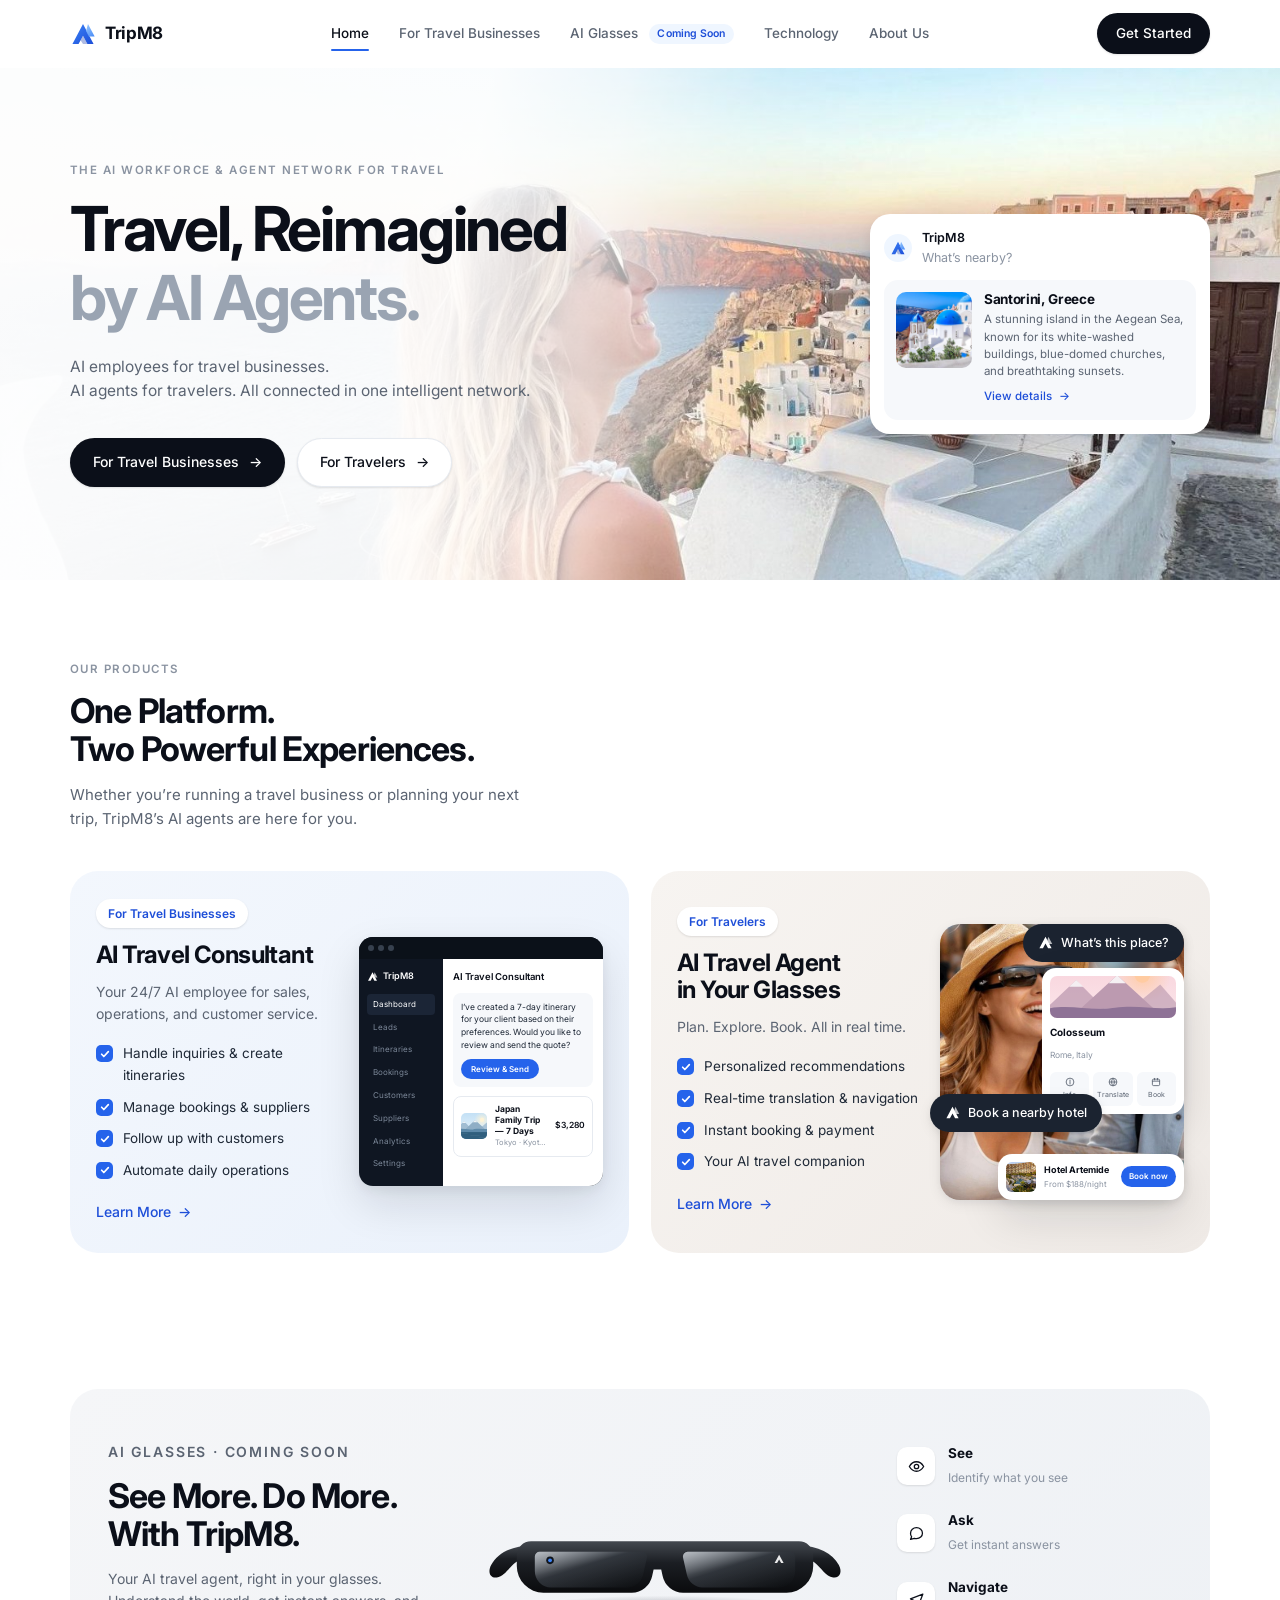
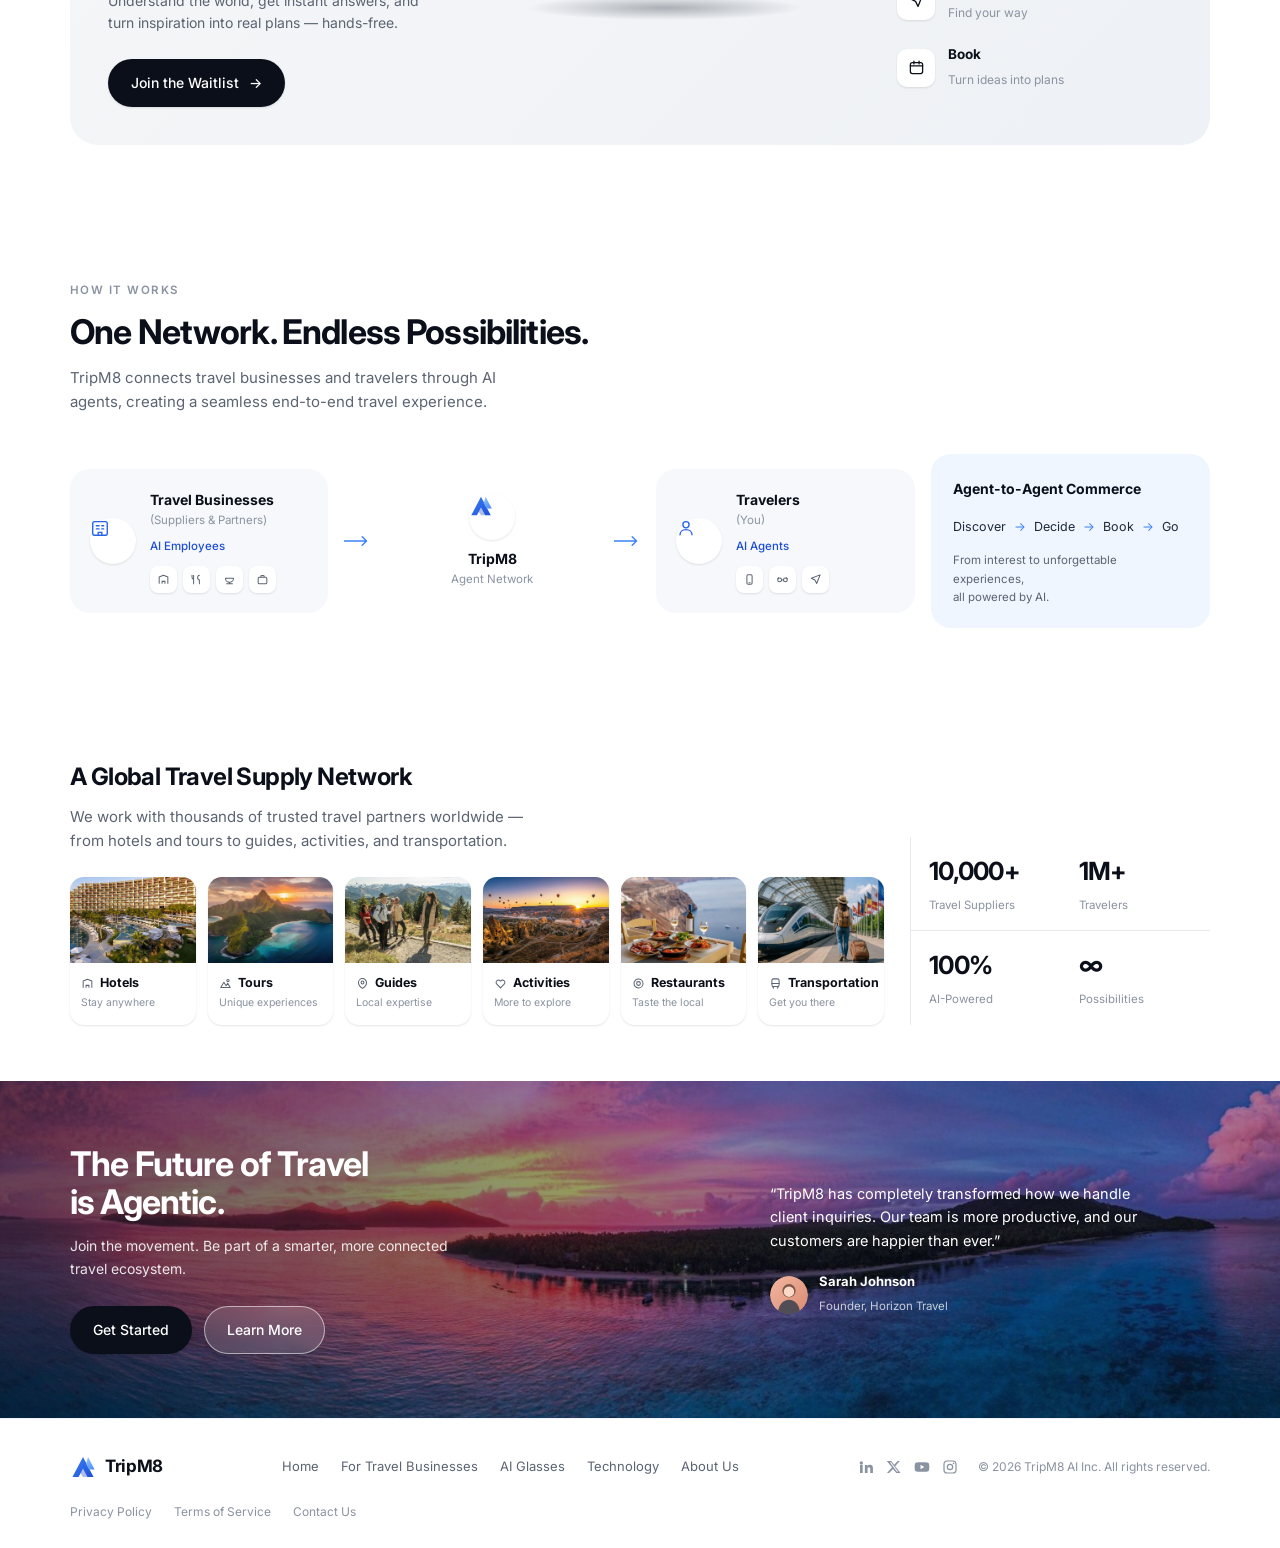
==== index.html @ a4e77c34 "Photograph the last two image slots and shorten the wordmark - Transportation supply card: the suppl" ====
<!DOCTYPE html>
<html lang="en">
<head>
<meta charset="utf-8">
<meta name="viewport" content="width=device-width, initial-scale=1">
<title>TripM8.ai — Travel, Reimagined by AI Agents</title>
<meta name="description" content="TripM8 AI Inc. builds the AI workforce and agent network for travel. AI employees for travel businesses, AI agents for travelers — all connected in one intelligent network.">
<link rel="canonical" href="https://tripm8.ai/">
<meta name="theme-color" content="#ffffff">

<meta property="og:type" content="website">
<meta property="og:site_name" content="TripM8.ai">
<meta property="og:title" content="TripM8.ai — Travel, Reimagined by AI Agents">
<meta property="og:description" content="AI employees for travel businesses. AI agents for travelers. All connected in one intelligent network.">
<meta property="og:url" content="https://tripm8.ai/">
<meta property="og:image" content="https://tripm8.ai/assets/img/hero-santorini.jpg">
<meta property="og:image:width" content="1550">
<meta property="og:image:height" content="950">
<meta name="twitter:card" content="summary_large_image">

<link rel="icon" href="/favicon.svg" type="image/svg+xml">
<link rel="apple-touch-icon" href="/favicon.svg">
<link rel="manifest" href="/site.webmanifest">

<link rel="preconnect" href="https://fonts.googleapis.com">
<link rel="preconnect" href="https://fonts.gstatic.com" crossorigin>
<link rel="stylesheet" href="https://fonts.googleapis.com/css2?family=Inter:wght@400;500;600;700&display=swap">
<link rel="stylesheet" href="/assets/css/styles.css">

<script type="application/ld+json">
{
  "@context": "https://schema.org",
  "@type": "Organization",
  "name": "TripM8 AI Inc.",
  "alternateName": "TripM8.ai",
  "url": "https://tripm8.ai/",
  "logo": "https://tripm8.ai/assets/img/logo.svg",
  "description": "The AI workforce and agent network for travel."
}
</script>
</head>

<body>
<a class="skip-link" href="#main">Skip to content</a>

<!-- ======================= Header ======================= -->
<header class="site-header" id="siteHeader">
  <div class="wrap">
    <a class="brand" href="/" aria-label="TripM8 home">
      <img src="/assets/img/logo.svg" alt="" width="26" height="26">
      <span>TripM8</span>
    </a>

    <nav class="nav" id="primaryNav" aria-label="Primary">
      <a href="#top" class="is-active">Home</a>
      <a href="#travelers">For Travel Businesses</a>
      <a href="#glasses">AI Glasses <span class="tag-soon">Coming Soon</span></a>
      <a href="#technology">Technology</a>
      <a href="#about">About Us</a>
    </nav>

    <button class="nav-toggle" id="navToggle" type="button"
            aria-controls="primaryNav" aria-expanded="false" aria-label="Open menu">
      <span></span>
    </button>

    <a class="btn btn--dark btn--sm" href="#contact">Get Started</a>
  </div>
</header>

<main id="main">

<!-- ======================= Hero ======================= -->
<section class="hero" id="top">
  <div class="hero__media">
    <img src="/assets/img/hero-santorini.jpg"
         alt="Traveler looking out over the whitewashed cliffside village of Oia, Santorini, at sunset"
         width="1550" height="950" fetchpriority="high">
  </div>

  <div class="wrap hero__inner">
    <div>
      <p class="eyebrow">The AI Workforce &amp; Agent Network for Travel</p>
      <h1>Travel, Reimagined<br><span class="soft">by AI Agents.</span></h1>
      <p class="hero__sub">
        AI employees for travel businesses.<br>
        AI agents for travelers. All connected in one intelligent network.
      </p>
      <div class="hero__cta">
        <a class="btn btn--dark" href="#businesses">For Travel Businesses <span class="arw">&rarr;</span></a>
        <a class="btn btn--light" href="#travelers">For Travelers <span class="arw">&rarr;</span></a>
      </div>
    </div>

    <div class="hero__panel">
      <div class="mock">
        <div class="mock__head">
          <span class="mock__avatar"><img src="/assets/img/logo.svg" alt="" width="16" height="16"></span>
          <div>
            <div class="mock__who">TripM8</div>
            <div class="mock__ask">What&rsquo;s nearby?</div>
          </div>
        </div>
        <div class="mock-card">
          <img class="mock-card__img" src="/assets/img/thumb-santorini.jpg"
               alt="Blue-domed churches above the caldera in Santorini, Greece"
               width="320" height="320" loading="lazy">
          <div>
            <h4>Santorini, Greece</h4>
            <p>A stunning island in the Aegean Sea, known for its white-washed buildings, blue-domed churches, and breathtaking sunsets.</p>
            <span class="tlink">View details <span class="arw">&rarr;</span></span>
          </div>
        </div>
      </div>
    </div>
  </div>
</section>

<!-- ======================= Products ======================= -->
<section class="section" id="products">
  <div class="wrap">
    <p class="eyebrow reveal">Our Products</p>
    <h2 class="h2 reveal">One Platform.<br>Two Powerful Experiences.</h2>
    <p class="lede reveal">
      Whether you&rsquo;re running a travel business or planning your next trip,
      TripM8&rsquo;s AI agents are here for you.
    </p>

    <div class="products__grid">

      <!-- For travel businesses -->
      <article class="pcard pcard--biz reveal" id="businesses">
        <div class="pcard__body">
          <span class="pill">For Travel Businesses</span>
          <h3 class="h3">AI Travel Consultant</h3>
          <p>Your 24/7 AI employee for sales, operations, and customer service.</p>
          <ul class="checks">
            <li><span class="ck"><svg viewBox="0 0 12 12" fill="none" aria-hidden="true"><path d="M2 6.3 4.6 9 10 3.2" stroke="#fff" stroke-width="2" stroke-linecap="round" stroke-linejoin="round"/></svg></span>Handle inquiries &amp; create itineraries</li>
            <li><span class="ck"><svg viewBox="0 0 12 12" fill="none" aria-hidden="true"><path d="M2 6.3 4.6 9 10 3.2" stroke="#fff" stroke-width="2" stroke-linecap="round" stroke-linejoin="round"/></svg></span>Manage bookings &amp; suppliers</li>
            <li><span class="ck"><svg viewBox="0 0 12 12" fill="none" aria-hidden="true"><path d="M2 6.3 4.6 9 10 3.2" stroke="#fff" stroke-width="2" stroke-linecap="round" stroke-linejoin="round"/></svg></span>Follow up with customers</li>
            <li><span class="ck"><svg viewBox="0 0 12 12" fill="none" aria-hidden="true"><path d="M2 6.3 4.6 9 10 3.2" stroke="#fff" stroke-width="2" stroke-linecap="round" stroke-linejoin="round"/></svg></span>Automate daily operations</li>
          </ul>
          <a class="tlink" href="#contact">Learn More <span class="arw">&rarr;</span></a>
        </div>

        <div class="pcard__art">
          <div class="dash" role="img" aria-label="TripM8 AI Travel Consultant dashboard">
            <div class="dash__bar"><i></i><i></i><i></i></div>
            <div class="dash__side">
              <div class="lg"><img src="/assets/img/logo-mark-white.svg" alt="" width="11" height="11">TripM8</div>
              <ul>
                <li class="on">Dashboard</li>
                <li>Leads</li>
                <li>Itineraries</li>
                <li>Bookings</li>
                <li>Customers</li>
                <li>Suppliers</li>
                <li>Analytics</li>
                <li>Settings</li>
              </ul>
            </div>
            <div class="dash__main">
              <div class="ttl">AI Travel Consultant</div>
              <div class="dash__msg">
                I&rsquo;ve created a 7-day itinerary for your client based on their
                preferences. Would you like to review and send the quote?
                <div><span class="dash__btn">Review &amp; Send</span></div>
              </div>
              <div class="dash__row">
                <img src="/assets/img/mock-itinerary.svg" alt="" width="26" height="26">
                <div>
                  <b>Japan Family Trip &mdash; 7 Days</b>
                  <span>Tokyo &middot; Kyoto &middot; Osaka</span>
                </div>
                <em>$3,280</em>
              </div>
            </div>
          </div>
        </div>
      </article>

      <!-- For travelers -->
      <article class="pcard pcard--trv reveal" id="travelers">
        <div class="pcard__body">
          <span class="pill">For Travelers</span>
          <h3 class="h3">AI Travel Agent<br>in Your Glasses</h3>
          <p>Plan. Explore. Book. All in real time.</p>
          <ul class="checks">
            <li><span class="ck"><svg viewBox="0 0 12 12" fill="none" aria-hidden="true"><path d="M2 6.3 4.6 9 10 3.2" stroke="#fff" stroke-width="2" stroke-linecap="round" stroke-linejoin="round"/></svg></span>Personalized recommendations</li>
            <li><span class="ck"><svg viewBox="0 0 12 12" fill="none" aria-hidden="true"><path d="M2 6.3 4.6 9 10 3.2" stroke="#fff" stroke-width="2" stroke-linecap="round" stroke-linejoin="round"/></svg></span>Real-time translation &amp; navigation</li>
            <li><span class="ck"><svg viewBox="0 0 12 12" fill="none" aria-hidden="true"><path d="M2 6.3 4.6 9 10 3.2" stroke="#fff" stroke-width="2" stroke-linecap="round" stroke-linejoin="round"/></svg></span>Instant booking &amp; payment</li>
            <li><span class="ck"><svg viewBox="0 0 12 12" fill="none" aria-hidden="true"><path d="M2 6.3 4.6 9 10 3.2" stroke="#fff" stroke-width="2" stroke-linecap="round" stroke-linejoin="round"/></svg></span>Your AI travel companion</li>
          </ul>
          <a class="tlink" href="#glasses">Learn More <span class="arw">&rarr;</span></a>
        </div>

        <div class="pcard__art trv-art">
          <img src="/assets/img/scene-glasses.jpg"
               alt="Traveler wearing TripM8 AI glasses on a sunlit European street"
               width="600" height="678" loading="lazy">

          <span class="bubble b1">
            <img src="/assets/img/logo-mark-white.svg" alt="" width="15" height="15">
            What&rsquo;s this place?
          </span>

          <div class="poi">
            <img src="/assets/img/mock-poi.svg" alt="" width="132" height="42">
            <b>Colosseum</b>
            <span>Rome, Italy</span>
            <div class="poi__acts">
              <div>
                <svg viewBox="0 0 16 16" fill="none" aria-hidden="true"><circle cx="8" cy="8" r="6.2" stroke="#5B6472" stroke-width="1.4"/><path d="M8 7.2v4M8 4.9v.9" stroke="#5B6472" stroke-width="1.4" stroke-linecap="round"/></svg>
                Info
              </div>
              <div>
                <svg viewBox="0 0 16 16" fill="none" aria-hidden="true"><circle cx="8" cy="8" r="6.2" stroke="#5B6472" stroke-width="1.4"/><path d="M1.8 8h12.4M8 1.8c3 3.4 3 9 0 12.4-3-3.4-3-9 0-12.4Z" stroke="#5B6472" stroke-width="1.4"/></svg>
                Translate
              </div>
              <div>
                <svg viewBox="0 0 16 16" fill="none" aria-hidden="true"><rect x="2.2" y="3.4" width="11.6" height="10.4" rx="2" stroke="#5B6472" stroke-width="1.4"/><path d="M2.2 6.6h11.6M5.6 2.2v2.4M10.4 2.2v2.4" stroke="#5B6472" stroke-width="1.4" stroke-linecap="round"/></svg>
                Book
              </div>
            </div>
          </div>

          <span class="bubble b2">
            <img src="/assets/img/logo-mark-white.svg" alt="" width="15" height="15">
            Book a nearby hotel
          </span>

          <div class="hotel">
            <img src="/assets/img/sn-hotels.jpg" alt="" width="34" height="34">
            <div>
              <b>Hotel Artemide</b>
              <span>From $188/night</span>
            </div>
            <span class="book">Book now</span>
          </div>
        </div>
      </article>

    </div>
  </div>
</section>

<!-- ======================= AI Glasses ======================= -->
<section class="section section--tight" id="glasses">
  <div class="wrap">
    <div class="glasses reveal">
      <div>
        <p class="eyebrow">AI Glasses &middot; Coming Soon</p>
        <h2 class="h2">See More. Do More.<br>With TripM8.</h2>
        <p>
          Your AI travel agent, right in your glasses. Understand the world,
          get instant answers, and turn inspiration into real plans &mdash; hands-free.
        </p>
        <a class="btn btn--dark" href="#contact">Join the Waitlist <span class="arw">&rarr;</span></a>
      </div>

      <div class="glasses__hero">
        <img src="/assets/img/glasses.svg" alt="TripM8 AI glasses" width="380" height="150">
      </div>

      <ul class="feat">
        <li>
          <span class="ic"><svg viewBox="0 0 20 20" fill="none" aria-hidden="true"><path d="M1.6 10S4.8 4.4 10 4.4 18.4 10 18.4 10 15.2 15.6 10 15.6 1.6 10 1.6 10Z" stroke="#0B0F19" stroke-width="1.5"/><circle cx="10" cy="10" r="2.6" stroke="#0B0F19" stroke-width="1.5"/></svg></span>
          <div><b>See</b><span>Identify what you see</span></div>
        </li>
        <li>
          <span class="ic"><svg viewBox="0 0 20 20" fill="none" aria-hidden="true"><path d="M17 9.6c0 3.6-3.1 6.5-7 6.5-.9 0-1.8-.2-2.6-.4L3 17l1.2-3.2A6.2 6.2 0 0 1 3 9.6C3 6 6.1 3.1 10 3.1s7 2.9 7 6.5Z" stroke="#0B0F19" stroke-width="1.5" stroke-linejoin="round"/></svg></span>
          <div><b>Ask</b><span>Get instant answers</span></div>
        </li>
        <li>
          <span class="ic"><svg viewBox="0 0 20 20" fill="none" aria-hidden="true"><path d="M17.4 2.6 2.9 8.1l6 2.9 2.9 6 5.6-14.4Z" stroke="#0B0F19" stroke-width="1.5" stroke-linejoin="round"/></svg></span>
          <div><b>Navigate</b><span>Find your way</span></div>
        </li>
        <li>
          <span class="ic"><svg viewBox="0 0 20 20" fill="none" aria-hidden="true"><rect x="2.8" y="4.2" width="14.4" height="13" rx="2.4" stroke="#0B0F19" stroke-width="1.5"/><path d="M2.8 8.2h14.4M7 2.6v3.2M13 2.6v3.2" stroke="#0B0F19" stroke-width="1.5" stroke-linecap="round"/></svg></span>
          <div><b>Book</b><span>Turn ideas into plans</span></div>
        </li>
      </ul>
    </div>
  </div>
</section>

<!-- ======================= How it works ======================= -->
<section class="section" id="technology">
  <div class="wrap">
    <p class="eyebrow reveal">How It Works</p>
    <h2 class="h2 reveal">One Network. Endless Possibilities.</h2>
    <p class="lede reveal">
      TripM8 connects travel businesses and travelers through AI agents,
      creating a seamless end-to-end travel experience.
    </p>

    <div class="flow">
      <div class="node reveal">
        <span class="node__ic">
          <svg viewBox="0 0 22 22" fill="none" aria-hidden="true"><rect x="3" y="4" width="16" height="15" rx="2" stroke="#2563EB" stroke-width="1.5"/><path d="M7 8.5h3M7 12h3M13 8.5h2M13 12h2M9 19v-3.2h4V19" stroke="#2563EB" stroke-width="1.5" stroke-linecap="round"/></svg>
        </span>
        <div>
          <b>Travel Businesses</b>
          <span>(Suppliers &amp; Partners)</span>
          <span class="role">AI Employees</span>
          <div class="node__chips">
            <i><svg viewBox="0 0 18 18" fill="none" aria-hidden="true"><path d="M3 15V5.5L9 3l6 2.5V15" stroke="#5B6472" stroke-width="1.4" stroke-linejoin="round"/><path d="M7 15v-3.4h4V15" stroke="#5B6472" stroke-width="1.4"/></svg></i>
            <i><svg viewBox="0 0 18 18" fill="none" aria-hidden="true"><path d="M5 3v5.5M5 8.5V15M5 8.5c-1.3 0-2.2-1-2.2-2.3V3M13 3c-1.5 0-2.4 1.6-2.4 3.4S11.5 9.6 13 9.6V15" stroke="#5B6472" stroke-width="1.4" stroke-linecap="round"/></svg></i>
            <i><svg viewBox="0 0 18 18" fill="none" aria-hidden="true"><path d="M3.4 7.2h11.2c0 3.1-2.5 5.6-5.6 5.6S3.4 10.3 3.4 7.2ZM9 12.8V15M5 15h8" stroke="#5B6472" stroke-width="1.4" stroke-linecap="round" stroke-linejoin="round"/></svg></i>
            <i><svg viewBox="0 0 18 18" fill="none" aria-hidden="true"><rect x="3" y="6" width="12" height="9" rx="1.6" stroke="#5B6472" stroke-width="1.4"/><path d="M6.8 6V4.4c0-.6.5-1.1 1.1-1.1h2.2c.6 0 1.1.5 1.1 1.1V6" stroke="#5B6472" stroke-width="1.4"/></svg></i>
          </div>
        </div>
      </div>

      <div class="arrow" aria-hidden="true">
        <svg viewBox="0 0 30 14" fill="none"><path d="M0 7h26M21 2l5 5-5 5" stroke="currentColor" stroke-width="1.6" stroke-linecap="round" stroke-linejoin="round"/></svg>
      </div>

      <div class="node node--center reveal">
        <span class="node__ic"><img src="/assets/img/logo.svg" alt="" width="24" height="24"></span>
        <div>
          <b>TripM8</b>
          <span>Agent Network</span>
        </div>
      </div>

      <div class="arrow" aria-hidden="true">
        <svg viewBox="0 0 30 14" fill="none"><path d="M0 7h26M21 2l5 5-5 5" stroke="currentColor" stroke-width="1.6" stroke-linecap="round" stroke-linejoin="round"/></svg>
      </div>

      <div class="node reveal">
        <span class="node__ic">
          <svg viewBox="0 0 22 22" fill="none" aria-hidden="true"><circle cx="11" cy="7.4" r="3.4" stroke="#2563EB" stroke-width="1.5"/><path d="M4.4 18.4c0-3.4 3-5.6 6.6-5.6s6.6 2.2 6.6 5.6" stroke="#2563EB" stroke-width="1.5" stroke-linecap="round"/></svg>
        </span>
        <div>
          <b>Travelers</b>
          <span>(You)</span>
          <span class="role">AI Agents</span>
          <div class="node__chips">
            <i><svg viewBox="0 0 18 18" fill="none" aria-hidden="true"><rect x="5.4" y="2.4" width="7.2" height="13.2" rx="1.6" stroke="#5B6472" stroke-width="1.4"/><path d="M8.2 13.4h1.6" stroke="#5B6472" stroke-width="1.4" stroke-linecap="round"/></svg></i>
            <i><svg viewBox="0 0 18 18" fill="none" aria-hidden="true"><circle cx="5" cy="9.6" r="2.6" stroke="#5B6472" stroke-width="1.4"/><circle cx="13" cy="9.6" r="2.6" stroke="#5B6472" stroke-width="1.4"/><path d="M7.6 9.6h2.8M2.4 8.2 3.6 6.6M15.6 8.2l-1.2-1.6" stroke="#5B6472" stroke-width="1.4" stroke-linecap="round"/></svg></i>
            <i><svg viewBox="0 0 18 18" fill="none" aria-hidden="true"><path d="M15.4 2.6 3.2 7.2l5 2.4 2.4 5 4.8-12Z" stroke="#5B6472" stroke-width="1.4" stroke-linejoin="round"/></svg></i>
          </div>
        </div>
      </div>

      <div class="commerce reveal">
        <b>Agent-to-Agent Commerce</b>
        <div class="commerce__steps">
          <span>Discover</span><i>&rarr;</i>
          <span>Decide</span><i>&rarr;</i>
          <span>Book</span><i>&rarr;</i>
          <span>Go</span>
        </div>
        <p>From interest to unforgettable experiences,<br>all powered by AI.</p>
      </div>
    </div>
  </div>
</section>

<!-- ======================= Supply network ======================= -->
<section class="section section--tight" id="network">
  <div class="wrap supply">
    <div>
      <h2 class="h3 reveal">A Global Travel Supply Network</h2>
      <p class="lede reveal">
        We work with thousands of trusted travel partners worldwide &mdash; from hotels
        and tours to guides, activities, and transportation.
      </p>

      <div class="supply__grid">
        <article class="scard reveal">
          <img src="/assets/img/sn-hotels.jpg" alt="" width="600" height="410" loading="lazy">
          <div class="scard__b">
            <div class="t">
              <svg viewBox="0 0 18 18" fill="none" aria-hidden="true"><path d="M3 15V5.5L9 3l6 2.5V15" stroke="currentColor" stroke-width="1.4" stroke-linejoin="round"/><path d="M7 15v-3.4h4V15" stroke="currentColor" stroke-width="1.4"/></svg>
              <b>Hotels</b>
            </div>
            <span>Stay anywhere</span>
          </div>
        </article>

        <article class="scard reveal">
          <img src="/assets/img/sn-tours.jpg" alt="" width="600" height="410" loading="lazy">
          <div class="scard__b">
            <div class="t">
              <svg viewBox="0 0 18 18" fill="none" aria-hidden="true"><path d="m2.4 14.4 4.4-7 3 4.6 2.2-3.2 3.6 5.6H2.4Z" stroke="currentColor" stroke-width="1.4" stroke-linejoin="round"/><circle cx="12.4" cy="5" r="1.6" stroke="currentColor" stroke-width="1.4"/></svg>
              <b>Tours</b>
            </div>
            <span>Unique experiences</span>
          </div>
        </article>

        <article class="scard reveal">
          <img src="/assets/img/sn-guides.jpg" alt="" width="600" height="410" loading="lazy">
          <div class="scard__b">
            <div class="t">
              <svg viewBox="0 0 18 18" fill="none" aria-hidden="true"><path d="M9 15.8s5.6-3.8 5.6-8a5.6 5.6 0 1 0-11.2 0c0 4.2 5.6 8 5.6 8Z" stroke="currentColor" stroke-width="1.4" stroke-linejoin="round"/><circle cx="9" cy="7.6" r="2" stroke="currentColor" stroke-width="1.4"/></svg>
              <b>Guides</b>
            </div>
            <span>Local expertise</span>
          </div>
        </article>

        <article class="scard reveal">
          <img src="/assets/img/sn-activities.jpg" alt="" width="600" height="410" loading="lazy">
          <div class="scard__b">
            <div class="t">
              <svg viewBox="0 0 18 18" fill="none" aria-hidden="true"><path d="M9 15.2 3.9 10a3.3 3.3 0 0 1 0-4.7 3.3 3.3 0 0 1 4.7 0L9 5.7l.4-.4a3.3 3.3 0 0 1 4.7 0 3.3 3.3 0 0 1 0 4.7L9 15.2Z" stroke="currentColor" stroke-width="1.4" stroke-linejoin="round"/></svg>
              <b>Activities</b>
            </div>
            <span>More to explore</span>
          </div>
        </article>

        <article class="scard reveal">
          <img src="/assets/img/sn-restaurants.jpg" alt="" width="600" height="410" loading="lazy">
          <div class="scard__b">
            <div class="t">
              <svg viewBox="0 0 18 18" fill="none" aria-hidden="true"><circle cx="9" cy="9" r="6.2" stroke="currentColor" stroke-width="1.4"/><circle cx="9" cy="9" r="2.6" stroke="currentColor" stroke-width="1.4"/></svg>
              <b>Restaurants</b>
            </div>
            <span>Taste the local</span>
          </div>
        </article>

        <article class="scard reveal">
          <img src="/assets/img/sn-transport.jpg" alt="" width="600" height="410" loading="lazy">
          <div class="scard__b">
            <div class="t">
              <svg viewBox="0 0 18 18" fill="none" aria-hidden="true"><rect x="4" y="2.6" width="10" height="10.4" rx="2.4" stroke="currentColor" stroke-width="1.4"/><path d="M4 9h10M6.4 15.4 5 13.2M11.6 15.4 13 13.2" stroke="currentColor" stroke-width="1.4" stroke-linecap="round"/></svg>
              <b>Transportation</b>
            </div>
            <span>Get you there</span>
          </div>
        </article>
      </div>
    </div>

    <div class="stats reveal">
      <div><b data-count="10000" data-suffix="+">10,000+</b><span>Travel Suppliers</span></div>
      <div><b data-count="1" data-suffix="M+">1M+</b><span>Travelers</span></div>
      <div><b data-count="100" data-suffix="%">100%</b><span>AI-Powered</span></div>
      <div><b>&infin;</b><span>Possibilities</span></div>
    </div>
  </div>
</section>

<!-- ======================= CTA ======================= -->
<section class="cta" id="about">
  <div class="cta__media">
    <img src="/assets/img/cta-sunset.jpg" alt="" width="2000" height="468" loading="lazy">
  </div>

  <div class="wrap cta__inner">
    <div>
      <h2>The Future of Travel<br>is Agentic.</h2>
      <p>Join the movement. Be part of a smarter, more connected travel ecosystem.</p>
      <div class="cta__btns" id="contact">
        <a class="btn btn--dark" href="mailto:hello@tripm8.ai?subject=Getting%20started%20with%20TripM8">Get Started</a>
        <a class="btn btn--ghost" href="#products">Learn More</a>
      </div>
    </div>

    <figure class="quote">
      <blockquote>
        &ldquo;TripM8 has completely transformed how we handle client inquiries.
        Our team is more productive, and our customers are happier than ever.&rdquo;
      </blockquote>
      <figcaption class="quote__who">
        <img src="/assets/img/avatar-sarah.svg" alt="" width="38" height="38" loading="lazy">
        <div>
          <b>Sarah Johnson</b>
          <span>Founder, Horizon Travel</span>
        </div>
      </figcaption>
    </figure>
  </div>
</section>

</main>

<!-- ======================= Footer ======================= -->
<footer class="site-footer">
  <div class="wrap">
    <div class="foot__top">
      <a class="brand" href="/" aria-label="TripM8 home">
        <img src="/assets/img/logo.svg" alt="" width="26" height="26">
        <span>TripM8</span>
      </a>

      <nav class="foot__nav" aria-label="Footer">
        <a href="#top">Home</a>
        <a href="#travelers">For Travel Businesses</a>
        <a href="#glasses">AI Glasses</a>
        <a href="#technology">Technology</a>
        <a href="#about">About Us</a>
      </nav>

      <div class="socials">
        <a href="https://www.linkedin.com/" aria-label="LinkedIn" rel="me noopener" target="_blank">
          <svg viewBox="0 0 24 24" fill="currentColor" aria-hidden="true"><path d="M4.98 3.5a2.5 2.5 0 1 1 0 5 2.5 2.5 0 0 1 0-5ZM3 9h4v12H3V9Zm7 0h3.8v1.7h.05c.53-.95 1.83-1.95 3.77-1.95 4.03 0 4.78 2.5 4.78 5.76V21h-4v-5.5c0-1.31-.02-3-1.9-3-1.9 0-2.2 1.43-2.2 2.9V21h-4V9Z"/></svg>
        </a>
        <a href="https://x.com/" aria-label="X" rel="me noopener" target="_blank">
          <svg viewBox="0 0 24 24" fill="currentColor" aria-hidden="true"><path d="M17.5 3h3.2l-7 8 8.2 10h-6.4l-5-6.1L4.7 21H1.5l7.5-8.6L1.2 3h6.6l4.5 5.6L17.5 3Zm-1.1 16.1h1.8L7.7 4.8H5.8l10.6 14.3Z"/></svg>
        </a>
        <a href="https://www.youtube.com/" aria-label="YouTube" rel="me noopener" target="_blank">
          <svg viewBox="0 0 24 24" fill="currentColor" aria-hidden="true"><path d="M22.5 7.2a2.7 2.7 0 0 0-1.9-1.9C18.9 4.8 12 4.8 12 4.8s-6.9 0-8.6.5A2.7 2.7 0 0 0 1.5 7.2C1 8.9 1 12 1 12s0 3.1.5 4.8a2.7 2.7 0 0 0 1.9 1.9c1.7.5 8.6.5 8.6.5s6.9 0 8.6-.5a2.7 2.7 0 0 0 1.9-1.9c.5-1.7.5-4.8.5-4.8s0-3.1-.5-4.8ZM9.8 15.3V8.7l5.7 3.3-5.7 3.3Z"/></svg>
        </a>
        <a href="https://www.instagram.com/" aria-label="Instagram" rel="me noopener" target="_blank">
          <svg viewBox="0 0 24 24" fill="none" aria-hidden="true"><rect x="3" y="3" width="18" height="18" rx="5" stroke="currentColor" stroke-width="1.8"/><circle cx="12" cy="12" r="4" stroke="currentColor" stroke-width="1.8"/><circle cx="17.4" cy="6.6" r="1.2" fill="currentColor"/></svg>
        </a>
      </div>

      <p class="foot__copy">&copy; <span id="year">2026</span> TripM8 AI Inc. All rights reserved.</p>
    </div>

    <div class="foot__bottom">
      <a href="/privacy.html">Privacy Policy</a>
      <a href="/terms.html">Terms of Service</a>
      <a href="mailto:hello@tripm8.ai">Contact Us</a>
    </div>
  </div>
</footer>

<script src="/assets/js/main.js" defer></script>
</body>
</html>
---- assets/css/styles.css ----
/* ==========================================================================
   TripM8 AI Inc. — tripm8.ai
   Design tokens, layout primitives and section styles.
   ========================================================================== */

:root {
  /* Brand */
  --brand-500: #2563EB;
  --brand-600: #1D4ED8;
  --brand-400: #3B82F6;
  --brand-200: #93C5FD;
  --brand-50:  #EFF6FF;

  /* Neutrals */
  --ink:       #0B0F19;
  --ink-2:     #1F2937;
  --muted:     #5B6472;
  --muted-2:   #8A93A1;
  --line:      #E6EAF0;
  --line-soft: #EFF2F7;
  --surface:   #FFFFFF;
  --surface-2: #F6F8FB;
  --surface-3: #F1F5FA;

  /* Type */
  --font: "Inter", -apple-system, BlinkMacSystemFont, "Segoe UI", Roboto,
          "Helvetica Neue", "PingFang SC", "Hiragino Sans GB",
          "Microsoft YaHei", sans-serif;

  /* Shape */
  --r-sm: 10px;
  --r-md: 14px;
  --r-lg: 20px;
  --r-xl: 28px;
  --r-pill: 999px;

  /* Elevation */
  --sh-sm: 0 1px 2px rgba(11, 15, 25, .06), 0 1px 3px rgba(11, 15, 25, .05);
  --sh-md: 0 4px 14px rgba(11, 15, 25, .07), 0 2px 6px rgba(11, 15, 25, .04);
  --sh-lg: 0 18px 44px rgba(11, 15, 25, .12), 0 4px 12px rgba(11, 15, 25, .06);

  /* Layout */
  --wrap: 1180px;
  --gutter: 20px;
  --header-h: 68px;
}

/* --------------------------------------------------------------------------
   Reset
   -------------------------------------------------------------------------- */

*, *::before, *::after { box-sizing: border-box; }

html {
  -webkit-text-size-adjust: 100%;
  scroll-behavior: smooth;
  scroll-padding-top: calc(var(--header-h) + 16px);
}

body {
  margin: 0;
  font-family: var(--font);
  font-size: 16px;
  line-height: 1.6;
  color: var(--ink);
  background: var(--surface);
  -webkit-font-smoothing: antialiased;
  -moz-osx-font-smoothing: grayscale;
}

img, svg { max-width: 100%; display: block; }
a { color: inherit; text-decoration: none; }
button { font: inherit; }

h1, h2, h3, h4 {
  margin: 0;
  line-height: 1.12;
  letter-spacing: -0.025em;
  font-weight: 700;
}

p { margin: 0; }
ul { margin: 0; padding: 0; list-style: none; }

:focus-visible {
  outline: 2px solid var(--brand-500);
  outline-offset: 3px;
  border-radius: 6px;
}

@media (prefers-reduced-motion: reduce) {
  html { scroll-behavior: auto; }
  *, *::before, *::after {
    animation-duration: .001ms !important;
    transition-duration: .001ms !important;
  }
}

/* --------------------------------------------------------------------------
   Layout primitives
   -------------------------------------------------------------------------- */

.wrap {
  width: 100%;
  max-width: var(--wrap);
  margin-inline: auto;
  padding-inline: var(--gutter);
}

.section { padding-block: 80px; }
.section--tight { padding-block: 56px; }

.eyebrow {
  font-size: 11.5px;
  font-weight: 600;
  letter-spacing: .13em;
  text-transform: uppercase;
  color: var(--muted-2);
  margin-bottom: 14px;
}

.h2 { font-size: clamp(27px, 3.1vw, 34px); }
.h3 { font-size: clamp(20px, 2.2vw, 24px); }

.lede {
  color: var(--muted);
  font-size: 15px;
  max-width: 52ch;
  margin-top: 14px;
}

.skip-link {
  position: absolute;
  left: -9999px;
  top: 8px;
  z-index: 200;
  background: var(--ink);
  color: #fff;
  padding: 10px 16px;
  border-radius: var(--r-sm);
}
.skip-link:focus { left: 16px; }

/* --------------------------------------------------------------------------
   Buttons
   -------------------------------------------------------------------------- */

.btn {
  display: inline-flex;
  align-items: center;
  gap: 10px;
  padding: 12px 22px;
  border-radius: var(--r-pill);
  border: 1px solid transparent;
  font-size: 14px;
  font-weight: 500;
  cursor: pointer;
  white-space: nowrap;
  transition: transform .18s ease, box-shadow .18s ease,
              background-color .18s ease, border-color .18s ease;
}
.btn:hover { transform: translateY(-1px); }
.btn:active { transform: translateY(0); }

.btn--dark {
  background: var(--ink);
  color: #fff;
  box-shadow: var(--sh-sm);
}
.btn--dark:hover { background: #1a2130; box-shadow: var(--sh-md); }

.btn--light {
  background: #fff;
  color: var(--ink);
  border-color: var(--line);
  box-shadow: var(--sh-sm);
}
.btn--light:hover { border-color: #CFD7E2; box-shadow: var(--sh-md); }

.btn--ghost {
  background: rgba(255, 255, 255, .14);
  color: #fff;
  border-color: rgba(255, 255, 255, .55);
  backdrop-filter: blur(6px);
}
.btn--ghost:hover { background: rgba(255, 255, 255, .26); }

.btn--sm { padding: 9px 18px; font-size: 13.5px; }

.btn .arw { transition: transform .18s ease; }
.btn:hover .arw { transform: translateX(3px); }

.tlink {
  display: inline-flex;
  align-items: center;
  gap: 7px;
  font-size: 14px;
  font-weight: 500;
  color: var(--brand-600);
}
.tlink .arw { transition: transform .18s ease; }
.tlink:hover .arw { transform: translateX(3px); }

.pill {
  display: inline-block;
  padding: 5px 12px;
  border-radius: var(--r-pill);
  background: #fff;
  color: var(--brand-600);
  font-size: 12px;
  font-weight: 600;
  box-shadow: var(--sh-sm);
}

.tag-soon {
  display: inline-block;
  margin-left: 7px;
  padding: 2px 8px;
  border-radius: var(--r-pill);
  background: var(--brand-50);
  color: var(--brand-600);
  font-size: 10.5px;
  font-weight: 600;
  letter-spacing: .01em;
  vertical-align: 1px;
}

/* --------------------------------------------------------------------------
   Header
   -------------------------------------------------------------------------- */

.site-header {
  position: sticky;
  top: 0;
  z-index: 100;
  height: var(--header-h);
  background: rgba(255, 255, 255, .88);
  backdrop-filter: saturate(180%) blur(14px);
  border-bottom: 1px solid transparent;
  transition: border-color .2s ease, box-shadow .2s ease;
}
.site-header.is-stuck {
  border-bottom-color: var(--line-soft);
  box-shadow: 0 1px 12px rgba(11, 15, 25, .05);
}

.site-header .wrap {
  height: 100%;
  display: flex;
  align-items: center;
  gap: 24px;
}

.brand {
  display: inline-flex;
  align-items: center;
  gap: 9px;
  font-weight: 700;
  font-size: 17px;
  letter-spacing: -0.02em;
}
.brand img { width: 26px; height: 26px; }

.nav {
  display: flex;
  align-items: center;
  gap: 4px;
  margin-inline: auto;
}

.nav a {
  position: relative;
  padding: 8px 13px;
  font-size: 13.5px;
  font-weight: 500;
  color: var(--muted);
  border-radius: var(--r-sm);
  transition: color .16s ease, background-color .16s ease;
}
.nav a:hover { color: var(--ink); background: var(--surface-2); }

.nav a.is-active { color: var(--ink); }
.nav a.is-active::after {
  content: "";
  position: absolute;
  left: 13px;
  right: 13px;
  bottom: 1px;
  height: 2px;
  border-radius: 2px;
  background: var(--brand-500);
}

.nav-toggle {
  display: none;
  margin-left: auto;
  width: 40px;
  height: 40px;
  border: 1px solid var(--line);
  border-radius: var(--r-sm);
  background: #fff;
  cursor: pointer;
  align-items: center;
  justify-content: center;
}
.nav-toggle span {
  display: block;
  width: 17px;
  height: 1.5px;
  background: var(--ink);
  position: relative;
}
.nav-toggle span::before,
.nav-toggle span::after {
  content: "";
  position: absolute;
  left: 0;
  width: 17px;
  height: 1.5px;
  background: var(--ink);
}
.nav-toggle span::before { top: -5.5px; }
.nav-toggle span::after { top: 5.5px; }

/* --------------------------------------------------------------------------
   Hero
   -------------------------------------------------------------------------- */

.hero {
  position: relative;
  overflow: hidden;
  background: #EDF3F8;
}

.hero__media {
  position: absolute;
  inset: 0;
}
.hero__media img {
  width: 100%;
  height: 100%;
  object-fit: cover;
  object-position: 50% 35%;
}
.hero__media::after {
  content: "";
  position: absolute;
  inset: 0;
  background:
    linear-gradient(100deg,
      rgba(255, 255, 255, .97) 0%,
      rgba(255, 255, 255, .94) 36%,
      rgba(255, 255, 255, .74) 46%,
      rgba(255, 255, 255, .26) 57%,
      rgba(255, 255, 255, .04) 68%);
}

.hero__inner {
  position: relative;
  display: grid;
  grid-template-columns: minmax(0, 1.05fr) minmax(0, .95fr);
  gap: 40px;
  align-items: center;
  min-height: 512px;
  padding-block: 64px;
}

.hero h1 {
  font-size: clamp(40px, 5.6vw, 62px);
  letter-spacing: -0.035em;
}
.hero h1 .soft { color: #9AA4B2; }

.hero__sub {
  margin-top: 22px;
  color: var(--muted);
  font-size: 15.5px;
  max-width: 480px;
}

.hero__cta {
  display: flex;
  flex-wrap: wrap;
  gap: 12px;
  margin-top: 34px;
}

.hero__panel { justify-self: end; width: min(340px, 100%); }

/* --------------------------------------------------------------------------
   Chat / UI mock components
   -------------------------------------------------------------------------- */

.mock {
  background: #fff;
  border-radius: var(--r-lg);
  box-shadow: var(--sh-lg);
  padding: 14px;
}

.mock__head {
  display: flex;
  align-items: center;
  gap: 10px;
  margin-bottom: 12px;
}
.mock__avatar {
  width: 28px;
  height: 28px;
  border-radius: 50%;
  background: var(--brand-50);
  display: grid;
  place-items: center;
  flex: none;
}
.mock__avatar img { width: 16px; height: 16px; }
.mock__who { font-size: 12.5px; font-weight: 600; }
.mock__ask { font-size: 12.5px; color: var(--muted-2); }

.mock-card {
  display: flex;
  gap: 12px;
  padding: 12px;
  border-radius: var(--r-md);
  background: var(--surface-2);
}
.mock-card__img {
  width: 76px;
  height: 76px;
  border-radius: var(--r-sm);
  object-fit: cover;
  flex: none;
}
.mock-card h4 { font-size: 13.5px; margin-bottom: 4px; }
.mock-card p {
  font-size: 11.5px;
  line-height: 1.5;
  color: var(--muted);
}
.mock-card .tlink { font-size: 11.5px; margin-top: 7px; }

.bubble {
  display: inline-flex;
  align-items: center;
  gap: 8px;
  padding: 9px 15px;
  border-radius: var(--r-pill);
  background: #1B2330;
  color: #fff;
  font-size: 12.5px;
  font-weight: 500;
  box-shadow: var(--sh-md);
}
.bubble img { width: 15px; height: 15px; }

/* --------------------------------------------------------------------------
   Products
   -------------------------------------------------------------------------- */

.products__grid {
  display: grid;
  grid-template-columns: repeat(2, minmax(0, 1fr));
  gap: 22px;
  margin-top: 40px;
}

.pcard {
  position: relative;
  overflow: hidden;
  border-radius: var(--r-xl);
  padding: 28px 26px;
  display: grid;
  grid-template-columns: minmax(0, 1.08fr) minmax(244px, 1fr);
  gap: 18px;
  align-items: center;
  min-height: 330px;
}
.pcard--biz {
  background: linear-gradient(135deg, #F3F7FD 0%, #EAF1FB 100%);
}
.pcard--trv {
  background: linear-gradient(135deg, #F7F4F1 0%, #EFEAE6 100%);
}

.pcard h3 { margin-top: 14px; }
.pcard > .pcard__body > p {
  margin-top: 12px;
  font-size: 14px;
  color: var(--muted);
}

.checks { margin-top: 18px; display: grid; gap: 10px; }
.checks li {
  display: flex;
  align-items: flex-start;
  gap: 10px;
  font-size: 13.5px;
  color: var(--ink-2);
}
.checks .ck {
  flex: none;
  width: 17px;
  height: 17px;
  margin-top: 2px;
  border-radius: 5px;
  background: var(--brand-500);
  display: grid;
  place-items: center;
}
.checks .ck svg { width: 10px; height: 10px; }

.pcard .tlink { margin-top: 20px; }

.pcard__art { position: relative; align-self: center; }

/* Dashboard mock */
.dash {
  border-radius: var(--r-md);
  overflow: hidden;
  background: #0F1622;
  box-shadow: var(--sh-lg);
  display: grid;
  grid-template-columns: 84px minmax(0, 1fr);
  min-height: 218px;
}
.dash__bar {
  grid-column: 1 / -1;
  height: 22px;
  background: #0B1119;
  display: flex;
  align-items: center;
  gap: 4px;
  padding-inline: 9px;
}
.dash__bar i {
  width: 6px; height: 6px; border-radius: 50%;
  background: #37414F; display: block;
}
.dash__side { padding: 10px 8px; }
.dash__side .lg {
  display: flex; align-items: center; gap: 5px;
  color: #fff; font-size: 9px; font-weight: 600; margin-bottom: 10px;
}
.dash__side .lg img { width: 11px; height: 11px; }
.dash__side li {
  font-size: 8px;
  color: #7C8899;
  padding: 4px 6px;
  border-radius: 4px;
  margin-bottom: 2px;
}
.dash__side li.on { background: #1B2536; color: #fff; }
.dash__main { background: #fff; padding: 10px; }
.dash__main .ttl { font-size: 9.5px; font-weight: 600; margin-bottom: 8px; }
.dash__msg {
  background: var(--surface-2);
  border-radius: 8px;
  padding: 8px;
  font-size: 8.5px;
  line-height: 1.5;
  color: var(--ink-2);
}
.dash__btn {
  display: inline-block;
  margin-top: 7px;
  padding: 4px 10px;
  border-radius: var(--r-pill);
  background: var(--brand-500);
  color: #fff;
  font-size: 8px;
  font-weight: 600;
}
.dash__row {
  display: flex;
  align-items: center;
  gap: 8px;
  margin-top: 9px;
  padding: 7px;
  border: 1px solid var(--line);
  border-radius: 8px;
}
.dash__row img { width: 26px; height: 26px; border-radius: 5px; object-fit: cover; }
.dash__row > div { min-width: 0; }
.dash__row b {
  display: block;
  font-size: 8.5px;
  line-height: 1.3;
}
.dash__row span {
  display: block;
  font-size: 7.5px;
  color: var(--muted-2);
  white-space: nowrap;
  overflow: hidden;
  text-overflow: ellipsis;
}
.dash__row em {
  margin-left: auto;
  flex: none;
  font-style: normal;
  font-size: 8.5px;
  font-weight: 600;
}

/* Glasses-experience mock */
.trv-art { position: relative; }
.trv-art > img {
  width: 100%;
  height: 276px;
  object-fit: cover;
  border-radius: var(--r-lg);
  box-shadow: var(--sh-md);
}
.trv-art .bubble { position: absolute; }
.trv-art .bubble { white-space: nowrap; }
.trv-art .b1 { top: 0; right: 0; }
.trv-art .b2 { top: 170px; left: -10px; }

.poi {
  position: absolute;
  right: 0;
  top: 44px;
  width: 142px;
  background: #fff;
  border-radius: var(--r-md);
  box-shadow: var(--sh-lg);
  padding: 8px;
}
.poi > img { width: 100%; height: 42px; object-fit: cover; border-radius: 7px; }
.poi b { display: block; font-size: 10px; margin-top: 6px; }
.poi span { font-size: 8.5px; color: var(--muted-2); }
.poi__acts {
  display: grid;
  grid-template-columns: repeat(3, 1fr);
  gap: 4px;
  margin-top: 7px;
}
.poi__acts div {
  background: var(--surface-2);
  border-radius: 6px;
  padding: 5px 2px;
  text-align: center;
  font-size: 7px;
  color: var(--muted);
}
.poi__acts svg { width: 10px; height: 10px; margin: 0 auto 2px; }

.hotel {
  position: absolute;
  right: 0;
  bottom: 0;
  width: 186px;
  background: #fff;
  border-radius: var(--r-md);
  box-shadow: var(--sh-lg);
  padding: 8px;
  display: flex;
  align-items: center;
  gap: 8px;
}
.hotel img { width: 30px; height: 30px; border-radius: 6px; object-fit: cover; flex: none; }
.hotel > div { min-width: 0; }
.hotel b { display: block; font-size: 9px; white-space: nowrap; }
.hotel span { display: block; font-size: 8px; color: var(--muted-2); white-space: nowrap; }
.hotel .book {
  margin-left: auto;
  flex: none;
  white-space: nowrap;
  background: var(--brand-500);
  color: #fff;
  font-size: 8px;
  font-weight: 600;
  padding: 4px 8px;
  border-radius: var(--r-pill);
}

/* --------------------------------------------------------------------------
   Glasses band
   -------------------------------------------------------------------------- */

.glasses {
  border-radius: var(--r-xl);
  background: linear-gradient(135deg, #F5F6F8 0%, #EEF1F5 100%);
  padding: 38px;
  display: grid;
  grid-template-columns: minmax(0, .92fr) minmax(0, 1.16fr) minmax(0, .78fr);
  gap: 28px;
  align-items: center;
}
.glasses h2 { margin-top: 12px; }
.glasses p { margin-top: 14px; font-size: 14px; color: var(--muted); }
.glasses .btn { margin-top: 24px; }

.glasses__hero { display: grid; place-items: center; }
.glasses__hero img { width: 100%; max-width: 380px; }

.feat { display: grid; gap: 20px; }
.feat li { display: flex; align-items: center; gap: 13px; }
.feat .ic {
  flex: none;
  width: 38px;
  height: 38px;
  border-radius: var(--r-sm);
  background: #fff;
  display: grid;
  place-items: center;
  box-shadow: var(--sh-sm);
}
.feat .ic svg { width: 17px; height: 17px; }
.feat b { display: block; font-size: 13.5px; }
.feat span { font-size: 12px; color: var(--muted-2); }

/* --------------------------------------------------------------------------
   How it works
   -------------------------------------------------------------------------- */

.flow {
  display: grid;
  grid-template-columns: minmax(0, 1fr) auto minmax(0, .82fr) auto minmax(0, 1fr) minmax(0, 1.08fr);
  align-items: center;
  gap: 16px;
  margin-top: 40px;
}

.node {
  display: flex;
  align-items: center;
  gap: 14px;
  padding: 20px;
  border-radius: var(--r-lg);
  background: var(--surface-2);
}
.node--center {
  flex-direction: column;
  gap: 8px;
  text-align: center;
  background: transparent;
}
.node__ic {
  flex: none;
  width: 46px;
  height: 46px;
  border-radius: 50%;
  background: #fff;
  display: grid;
  place-items: center;
  box-shadow: var(--sh-sm);
}
.node__ic svg { width: 20px; height: 20px; }
.node__ic img { width: 24px; height: 24px; }
.node b { display: block; font-size: 14px; }
.node span { display: block; font-size: 11.5px; color: var(--muted-2); }
.node .role {
  display: inline-block;
  margin-top: 7px;
  font-size: 11.5px;
  color: var(--brand-600);
  font-weight: 500;
}
.node__chips { display: flex; gap: 6px; margin-top: 9px; }
.node__chips i {
  width: 27px;
  height: 27px;
  border-radius: 8px;
  background: #fff;
  display: grid;
  place-items: center;
  box-shadow: var(--sh-sm);
}
.node__chips svg { width: 13px; height: 13px; }

.arrow { color: var(--brand-400); display: grid; place-items: center; }
.arrow svg { width: 26px; height: 14px; }

.commerce {
  padding: 22px;
  border-radius: var(--r-lg);
  background: var(--brand-50);
}
.commerce b { font-size: 14px; }
.commerce__steps {
  display: flex;
  align-items: center;
  flex-wrap: wrap;
  gap: 8px;
  margin-top: 16px;
  font-size: 12.5px;
  color: var(--ink-2);
}
.commerce__steps i { color: var(--brand-400); font-style: normal; }
.commerce p { margin-top: 14px; font-size: 11.5px; color: var(--muted); }

/* --------------------------------------------------------------------------
   Supply network
   -------------------------------------------------------------------------- */

.supply { display: grid; grid-template-columns: minmax(0, 1fr) 300px; gap: 26px; }

.supply__grid {
  display: grid;
  grid-template-columns: repeat(6, minmax(0, 1fr));
  gap: 12px;
  margin-top: 24px;
}

.scard {
  border-radius: var(--r-md);
  overflow: hidden;
  background: #fff;
  box-shadow: var(--sh-sm);
  transition: transform .2s ease, box-shadow .2s ease;
}
.scard:hover { transform: translateY(-3px); box-shadow: var(--sh-md); }
.scard img { width: 100%; height: 86px; object-fit: cover; }
.scard__b { padding: 10px 11px 13px; }
.scard__b .t { display: flex; align-items: center; gap: 6px; }
.scard__b svg { width: 13px; height: 13px; color: var(--muted); flex: none; }
.scard__b b { font-size: 12.5px; }
.scard__b span { display: block; font-size: 10.5px; color: var(--muted-2); margin-top: 2px; }

.stats {
  align-self: end;
  display: grid;
  grid-template-columns: repeat(2, minmax(0, 1fr));
  border-left: 1px solid var(--line);
}
.stats div { padding: 14px 18px; }
.stats div:nth-child(-n+2) { border-bottom: 1px solid var(--line); }
.stats b { display: block; font-size: 25px; letter-spacing: -0.03em; }
.stats span { font-size: 11.5px; color: var(--muted-2); }

/* --------------------------------------------------------------------------
   CTA band
   -------------------------------------------------------------------------- */

.cta {
  position: relative;
  overflow: hidden;
  color: #fff;
}
.cta__media { position: absolute; inset: 0; }
.cta__media img { width: 100%; height: 100%; object-fit: cover; object-position: 50% 50%; }
.cta__media::after {
  content: "";
  position: absolute;
  inset: 0;
  background: linear-gradient(95deg, rgba(8, 16, 32, .62) 0%, rgba(8, 16, 32, .42) 46%, rgba(8, 16, 32, .34) 100%);
}
.cta__inner {
  position: relative;
  display: grid;
  grid-template-columns: minmax(0, 1fr) minmax(0, .92fr);
  gap: 40px;
  align-items: center;
  padding-block: 64px;
}
.cta h2 { font-size: clamp(26px, 3.2vw, 34px); }
.cta p { margin-top: 14px; font-size: 14px; color: rgba(255, 255, 255, .88); max-width: 42ch; }
.cta__btns { display: flex; flex-wrap: wrap; gap: 12px; margin-top: 26px; }

.quote { justify-self: end; max-width: 400px; }
.quote blockquote { margin: 0; font-size: 14.5px; line-height: 1.65; }
.quote__who { display: flex; align-items: center; gap: 11px; margin-top: 18px; }
.quote__who img { width: 38px; height: 38px; border-radius: 50%; }
.quote__who b { display: block; font-size: 13px; }
.quote__who span { font-size: 11.5px; color: rgba(255, 255, 255, .75); }

/* --------------------------------------------------------------------------
   Footer
   -------------------------------------------------------------------------- */

.site-footer { padding-block: 34px 26px; border-top: 1px solid var(--line-soft); }

.foot__top {
  display: flex;
  align-items: center;
  flex-wrap: wrap;
  gap: 20px;
}
.foot__nav {
  display: flex;
  flex-wrap: wrap;
  gap: 22px;
  margin-inline: auto;
}
.foot__nav a { font-size: 13px; color: var(--muted); }
.foot__nav a:hover { color: var(--ink); }

.socials { display: flex; gap: 12px; }
.socials a { color: var(--muted-2); }
.socials a:hover { color: var(--ink); }
.socials svg { width: 16px; height: 16px; }

.foot__copy { font-size: 12px; color: var(--muted-2); }

.foot__bottom {
  display: flex;
  flex-wrap: wrap;
  gap: 22px;
  margin-top: 22px;
}
.foot__bottom a { font-size: 12px; color: var(--muted-2); }
.foot__bottom a:hover { color: var(--ink); }

/* --------------------------------------------------------------------------
   Reveal animation
   -------------------------------------------------------------------------- */

.reveal {
  opacity: 0;
  transform: translateY(14px);
  transition: opacity .6s ease, transform .6s ease;
}
.reveal.is-in { opacity: 1; transform: none; }

/* --------------------------------------------------------------------------
   Responsive
   -------------------------------------------------------------------------- */

@media (max-width: 1080px) {
  .supply { grid-template-columns: minmax(0, 1fr); }
  .stats { border-left: 0; border-top: 1px solid var(--line); }
  .flow {
    grid-template-columns: repeat(2, minmax(0, 1fr));
    gap: 14px;
  }
  .flow .arrow { display: none; }
  .commerce { grid-column: 1 / -1; }
  .glasses { grid-template-columns: minmax(0, 1fr) minmax(0, 1fr); }
  .glasses__hero { grid-column: 1 / -1; order: 3; }
}

@media (max-width: 940px) {
  .nav, .site-header .btn { display: none; }
  .nav-toggle { display: flex; }

  .site-header.is-open { height: auto; padding-bottom: 14px; }
  .site-header.is-open .wrap { flex-wrap: wrap; }
  .site-header.is-open .nav {
    display: flex;
    flex-direction: column;
    align-items: stretch;
    width: 100%;
    margin: 6px 0 10px;
  }
  .site-header.is-open .nav a { padding: 10px 12px; font-size: 15px; }
  .site-header.is-open .nav a.is-active::after { display: none; }
  .site-header.is-open .btn { display: inline-flex; width: 100%; justify-content: center; }

  .hero__inner { grid-template-columns: minmax(0, 1fr); min-height: 0; }
  .hero__media img { object-position: 70% 36%; }
  .hero__media::after {
    background: linear-gradient(180deg,
      rgba(255, 255, 255, .97) 0%,
      rgba(255, 255, 255, .93) 30%,
      rgba(255, 255, 255, .64) 52%,
      rgba(255, 255, 255, .16) 78%,
      rgba(255, 255, 255, .02) 100%);
  }
  .hero__panel { justify-self: start; }

  .products__grid { grid-template-columns: minmax(0, 1fr); }
  .supply__grid { grid-template-columns: repeat(3, minmax(0, 1fr)); }
  .cta__inner { grid-template-columns: minmax(0, 1fr); }
  .quote { justify-self: start; }
  .foot__nav { margin-inline: 0; width: 100%; order: 3; }
}

@media (max-width: 720px) {
  .section { padding-block: 56px; }
  .pcard { grid-template-columns: minmax(0, 1fr); padding: 24px; }
  .glasses { grid-template-columns: minmax(0, 1fr); padding: 26px; }
  .flow { grid-template-columns: minmax(0, 1fr); }
  .supply__grid { grid-template-columns: repeat(2, minmax(0, 1fr)); }
  .stats { grid-template-columns: repeat(2, minmax(0, 1fr)); }
}

@media (max-width: 420px) {
  :root { --gutter: 16px; }
  .hero__cta .btn, .cta__btns .btn { flex: 1 1 100%; justify-content: center; }
}

/* --------------------------------------------------------------------------
   Legal / simple content pages
   -------------------------------------------------------------------------- */

.doc { max-width: 760px; padding-block: 64px 80px; }
.doc h1 { font-size: clamp(30px, 4vw, 40px); }
.doc .updated { margin-top: 12px; font-size: 13px; color: var(--muted-2); }
.doc h2 { font-size: 19px; margin-top: 38px; }
.doc p, .doc li { margin-top: 12px; font-size: 15px; color: var(--muted); }
.doc ul { list-style: disc; padding-left: 20px; }
.doc a { color: var(--brand-600); }

/* 404 */
.nf { min-height: 62vh; display: grid; place-items: center; text-align: center; padding-block: 80px; }
.nf .code { font-size: 70px; font-weight: 700; letter-spacing: -0.04em; color: var(--brand-500); }
.nf h1 { font-size: 26px; margin-top: 8px; }
.nf p { margin-top: 12px; color: var(--muted); }
.nf .btn { margin-top: 26px; }
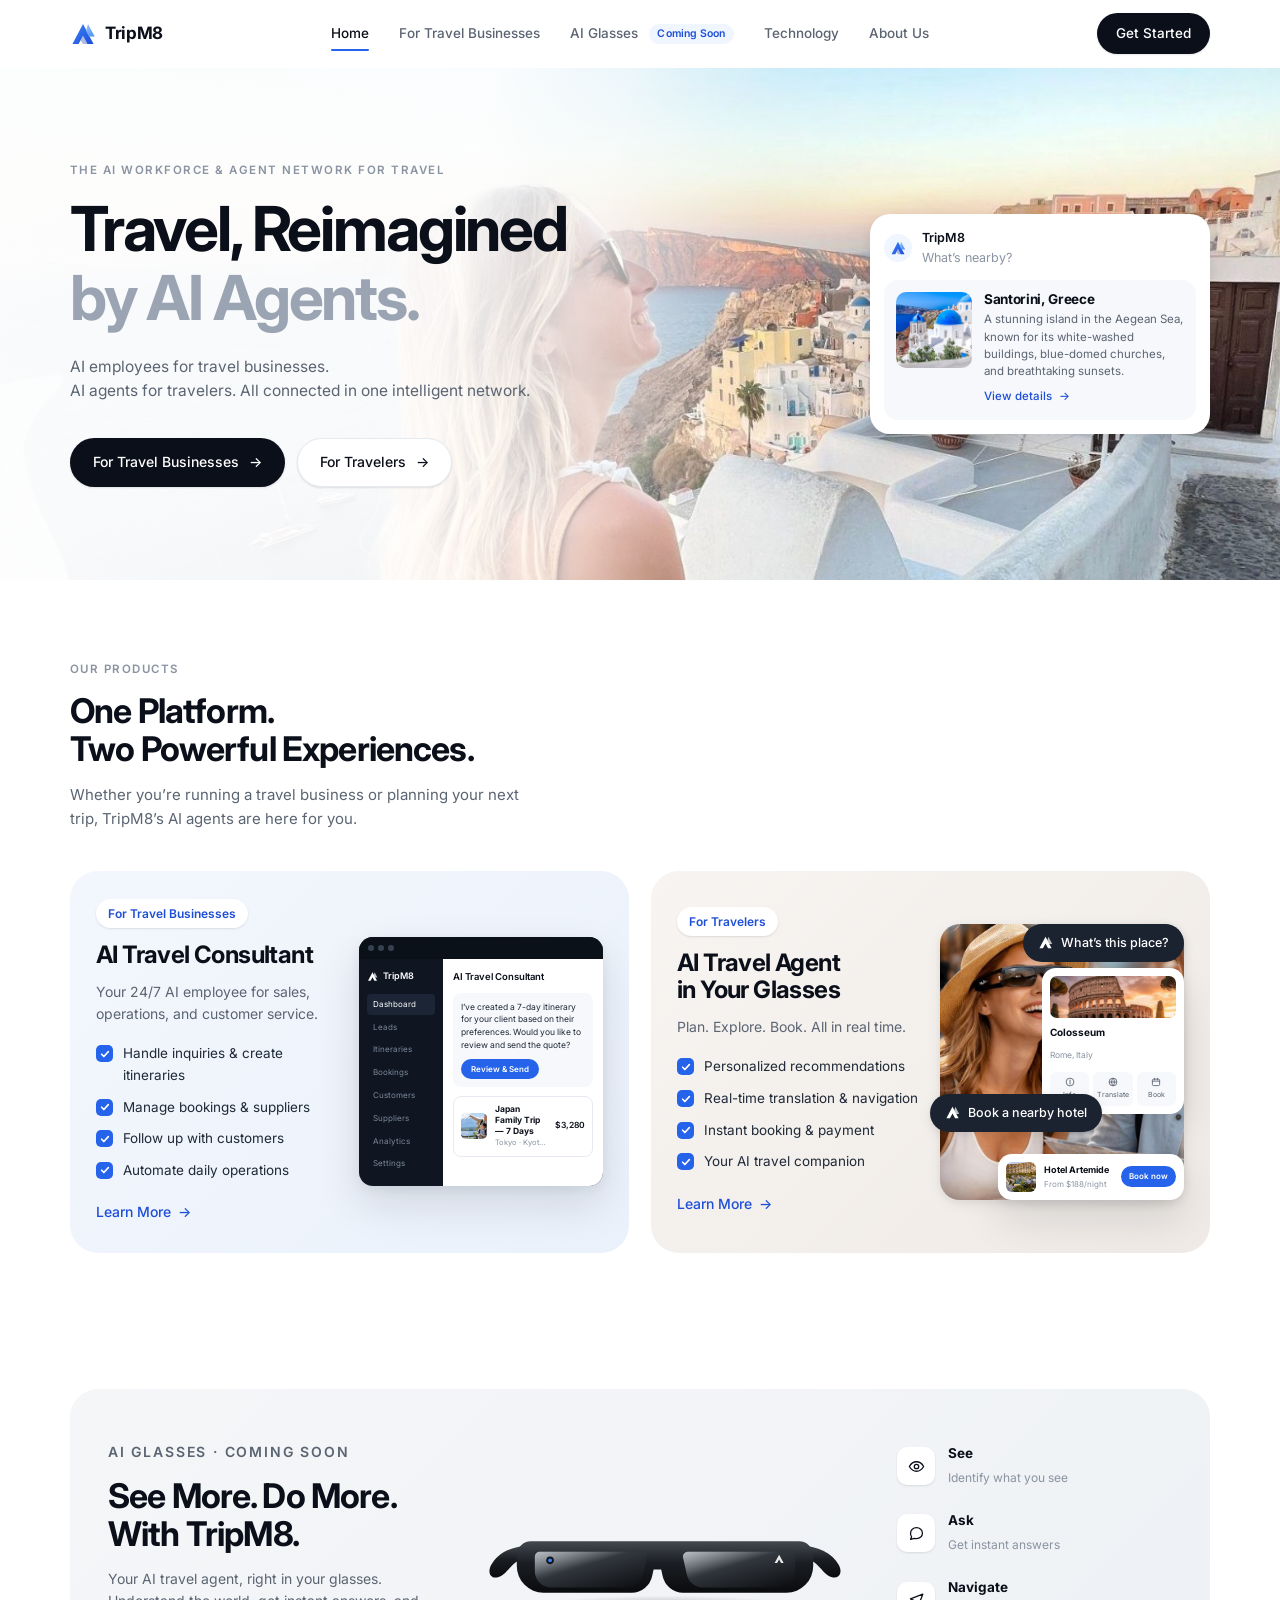
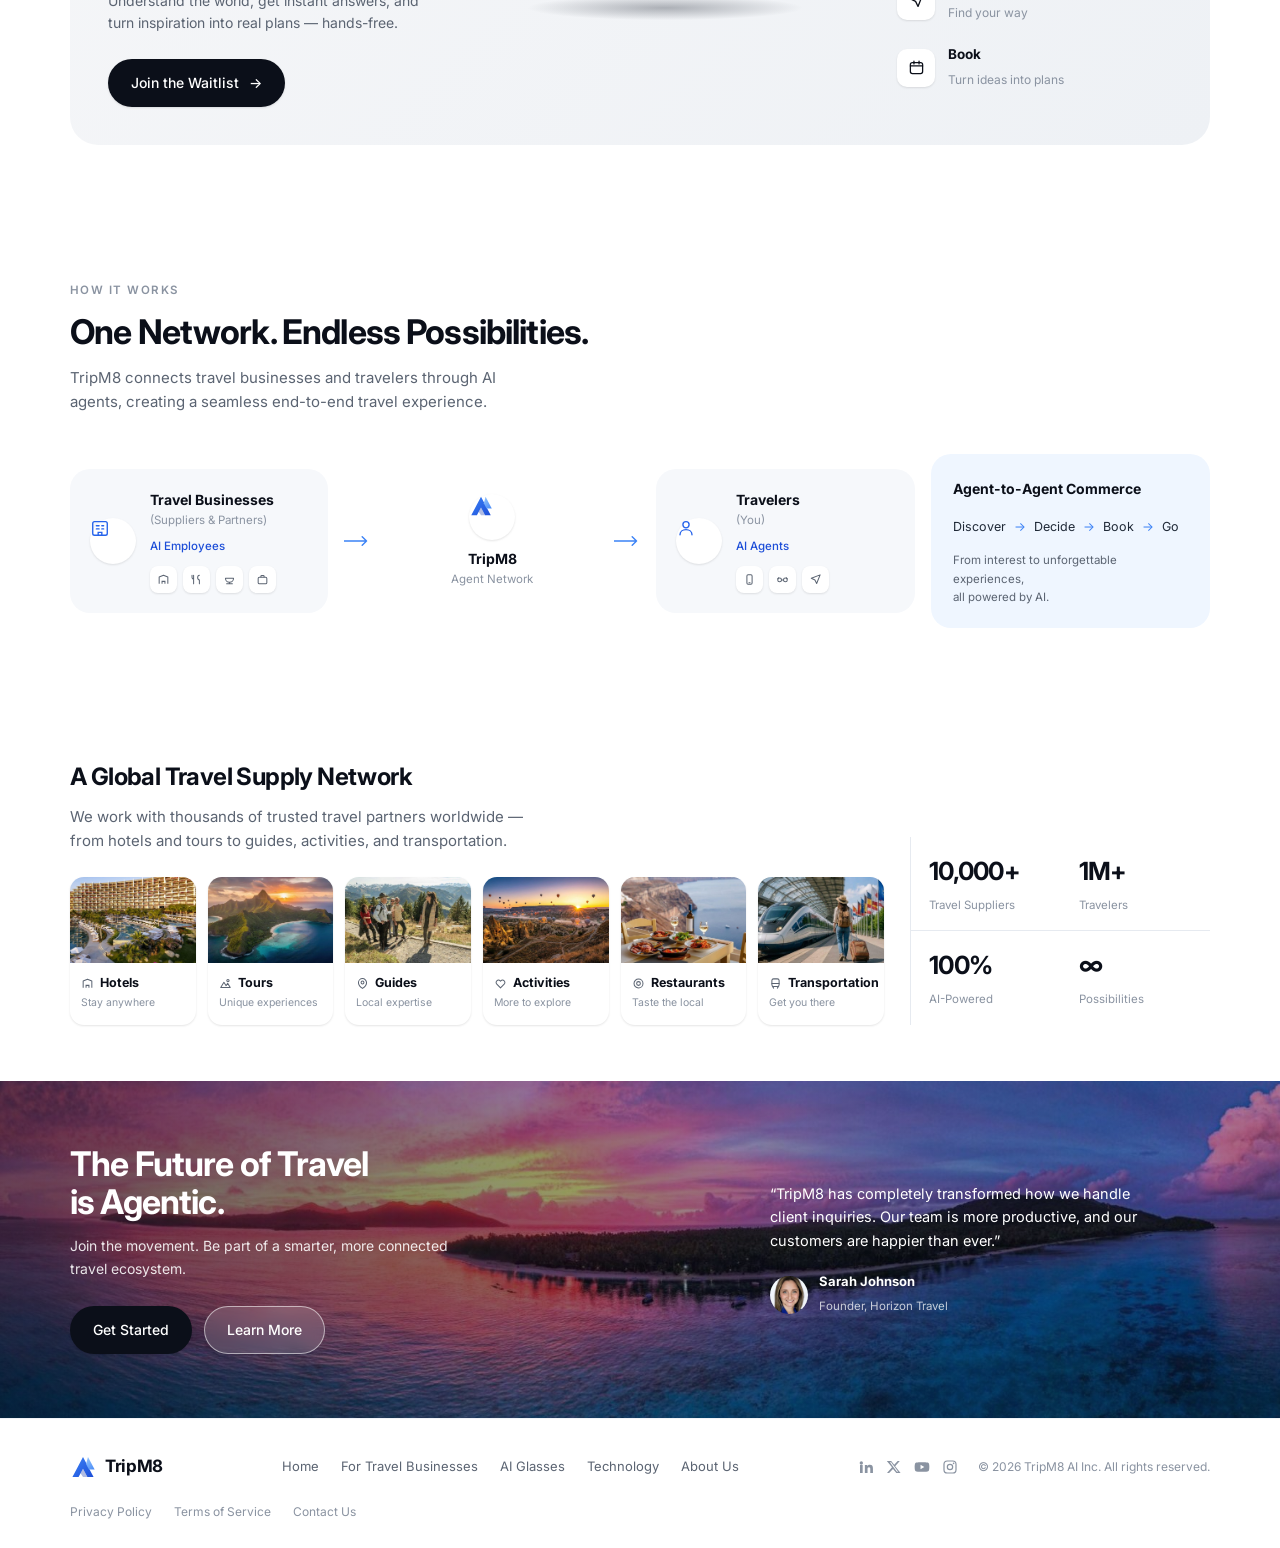
==== commit d96e1f0b: "Photograph the three remaining mock thumbnails Replaces the last placeholder illustrations with the " ====
--- a/index.html
+++ b/index.html
@@ -167,7 +167,7 @@
                 <div><span class="dash__btn">Review &amp; Send</span></div>
               </div>
               <div class="dash__row">
-                <img src="/assets/img/mock-itinerary.svg" alt="" width="26" height="26">
+                <img src="/assets/img/mock-itinerary.jpg" alt="" width="200" height="200">
                 <div>
                   <b>Japan Family Trip &mdash; 7 Days</b>
                   <span>Tokyo &middot; Kyoto &middot; Osaka</span>
@@ -205,7 +205,7 @@
           </span>
 
           <div class="poi">
-            <img src="/assets/img/mock-poi.svg" alt="" width="132" height="42">
+            <img src="/assets/img/mock-poi.jpg" alt="" width="600" height="200">
             <b>Colosseum</b>
             <span>Rome, Italy</span>
             <div class="poi__acts">
@@ -468,7 +468,7 @@
         Our team is more productive, and our customers are happier than ever.&rdquo;
       </blockquote>
       <figcaption class="quote__who">
-        <img src="/assets/img/avatar-sarah.svg" alt="" width="38" height="38" loading="lazy">
+        <img src="/assets/img/avatar-sarah.jpg" alt="Sarah Johnson" width="200" height="200" loading="lazy">
         <div>
           <b>Sarah Johnson</b>
           <span>Founder, Horizon Travel</span>
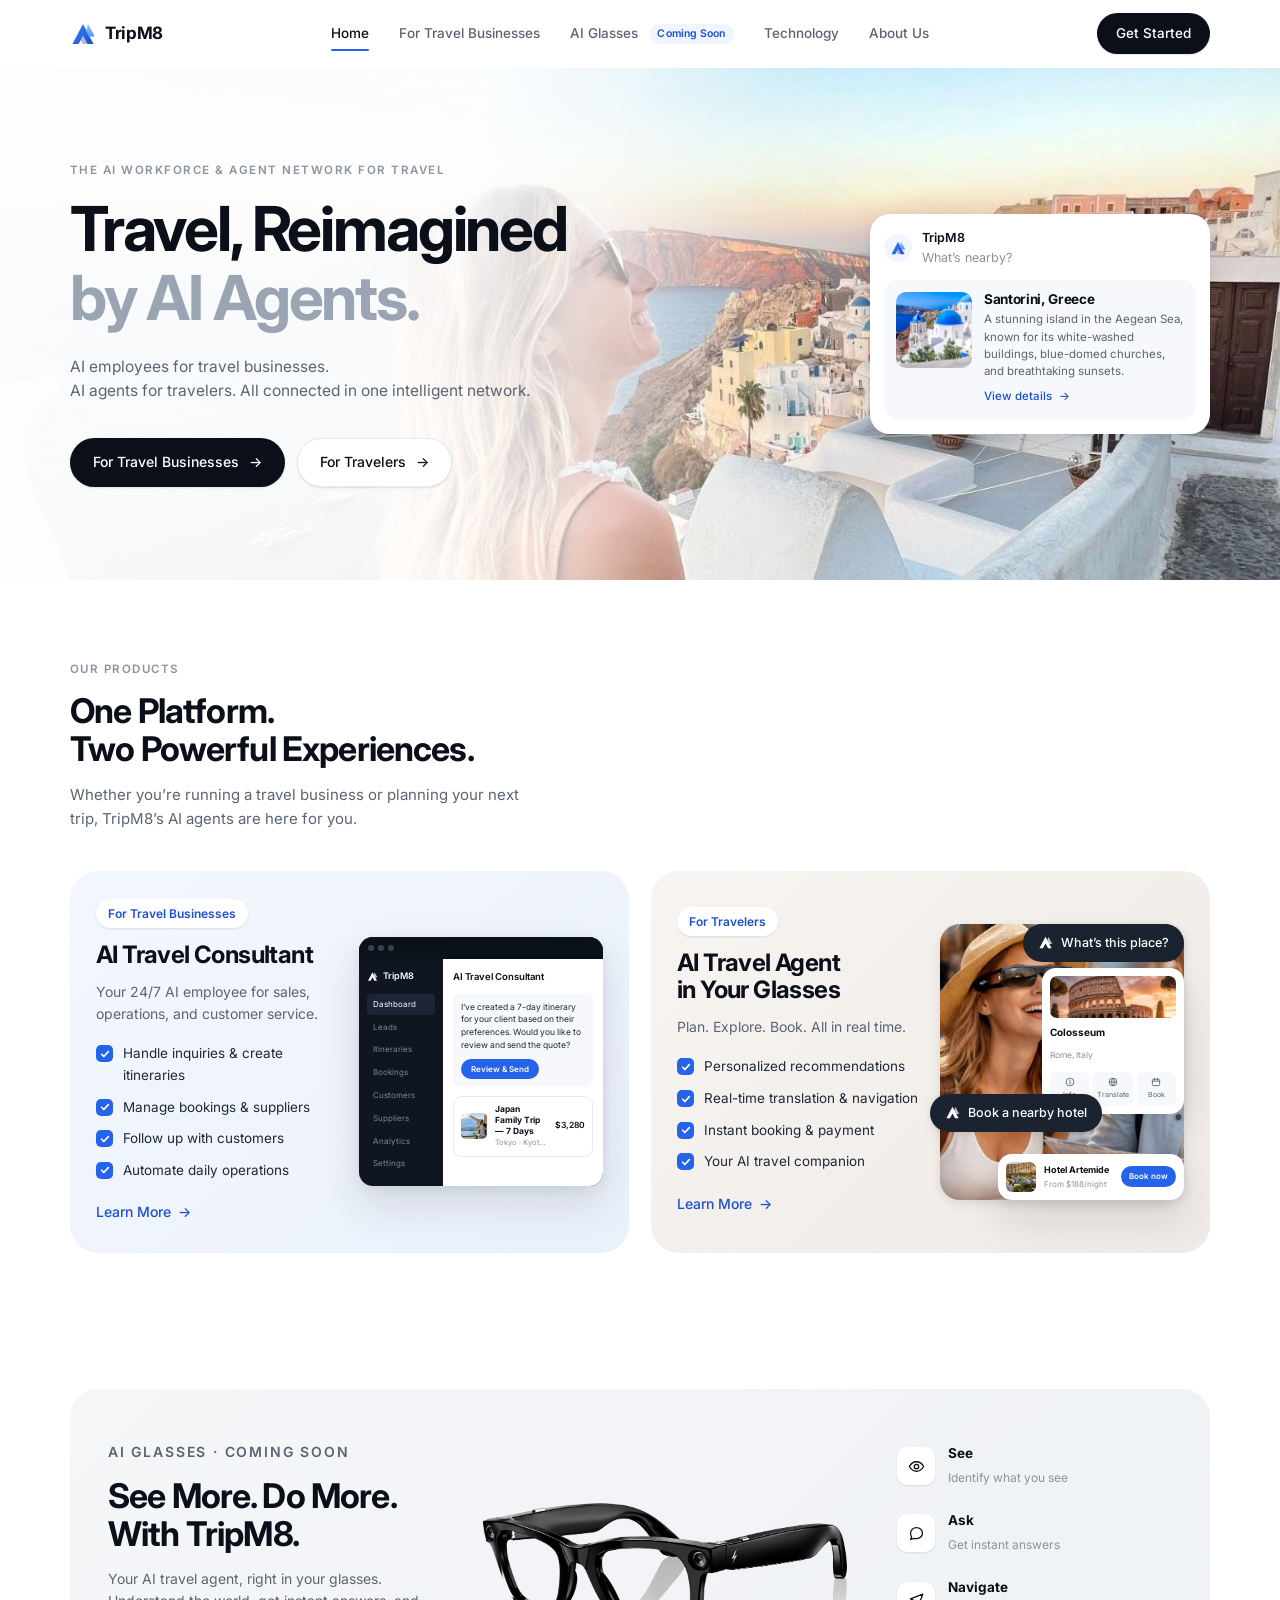
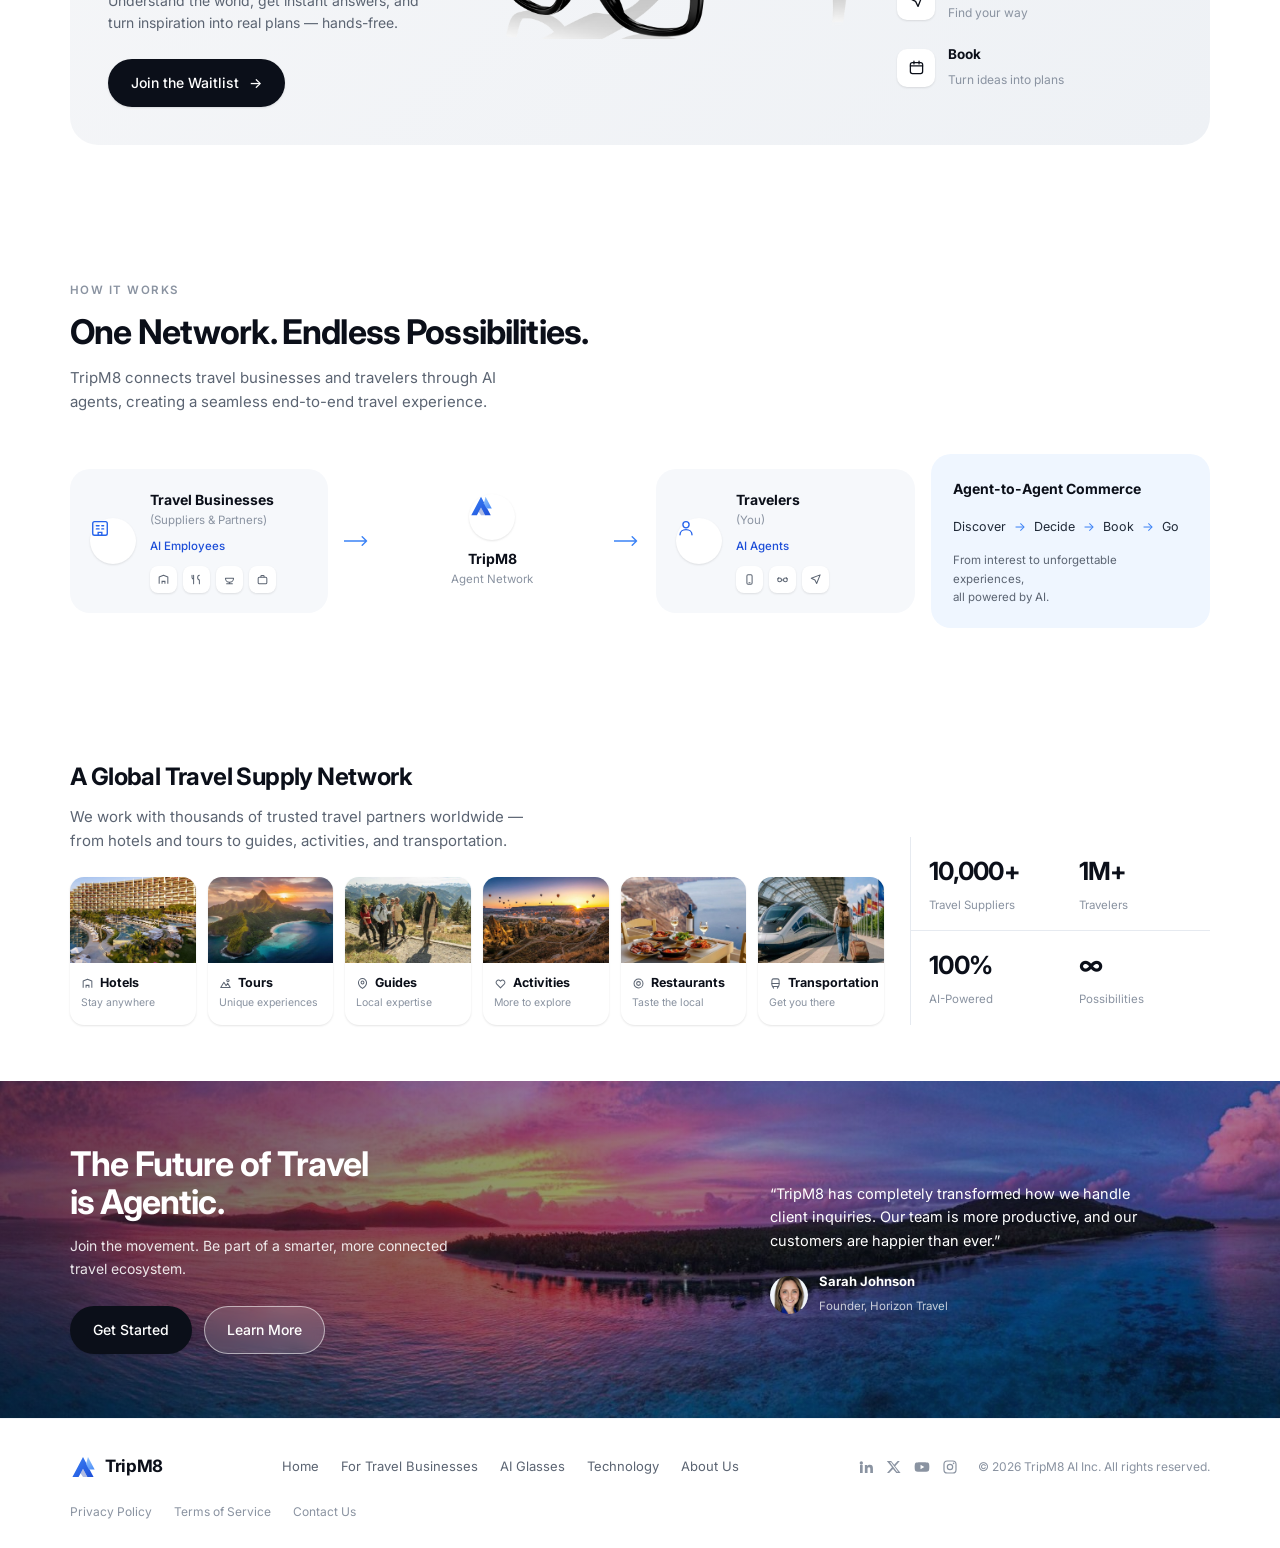
==== commit 9e116e0c: "Cut out the AI Glasses product shot as a transparent PNG Replaces the last illustration with the sup" ====
--- a/index.html
+++ b/index.html
@@ -3,14 +3,14 @@
 <head>
 <meta charset="utf-8">
 <meta name="viewport" content="width=device-width, initial-scale=1">
-<title>TripM8.ai — Travel, Reimagined by AI Agents</title>
+<title>TripM8 — Travel, Reimagined by AI Agents</title>
 <meta name="description" content="TripM8 AI Inc. builds the AI workforce and agent network for travel. AI employees for travel businesses, AI agents for travelers — all connected in one intelligent network.">
 <link rel="canonical" href="https://tripm8.ai/">
 <meta name="theme-color" content="#ffffff">
 
 <meta property="og:type" content="website">
-<meta property="og:site_name" content="TripM8.ai">
-<meta property="og:title" content="TripM8.ai — Travel, Reimagined by AI Agents">
+<meta property="og:site_name" content="TripM8">
+<meta property="og:title" content="TripM8 — Travel, Reimagined by AI Agents">
 <meta property="og:description" content="AI employees for travel businesses. AI agents for travelers. All connected in one intelligent network.">
 <meta property="og:url" content="https://tripm8.ai/">
 <meta property="og:image" content="https://tripm8.ai/assets/img/hero-santorini.jpg">
@@ -32,7 +32,7 @@
   "@context": "https://schema.org",
   "@type": "Organization",
   "name": "TripM8 AI Inc.",
-  "alternateName": "TripM8.ai",
+  "alternateName": "TripM8",
   "url": "https://tripm8.ai/",
   "logo": "https://tripm8.ai/assets/img/logo.svg",
   "description": "The AI workforce and agent network for travel."
@@ -53,7 +53,7 @@
 
     <nav class="nav" id="primaryNav" aria-label="Primary">
       <a href="#top" class="is-active">Home</a>
-      <a href="#travelers">For Travel Businesses</a>
+      <a href="#businesses">For Travel Businesses</a>
       <a href="#glasses">AI Glasses <span class="tag-soon">Coming Soon</span></a>
       <a href="#technology">Technology</a>
       <a href="#about">About Us</a>
@@ -259,7 +259,7 @@
       </div>
 
       <div class="glasses__hero">
-        <img src="/assets/img/glasses.svg" alt="TripM8 AI glasses" width="380" height="150">
+        <img src="/assets/img/glasses.png" alt="TripM8 AI glasses" width="1140" height="429" loading="lazy">
       </div>
 
       <ul class="feat">
@@ -491,7 +491,7 @@
 
       <nav class="foot__nav" aria-label="Footer">
         <a href="#top">Home</a>
-        <a href="#travelers">For Travel Businesses</a>
+        <a href="#businesses">For Travel Businesses</a>
         <a href="#glasses">AI Glasses</a>
         <a href="#technology">Technology</a>
         <a href="#about">About Us</a>
--- a/assets/css/styles.css
+++ b/assets/css/styles.css
@@ -692,7 +692,7 @@
 .glasses .btn { margin-top: 24px; }
 
 .glasses__hero { display: grid; place-items: center; }
-.glasses__hero img { width: 100%; max-width: 380px; }
+.glasses__hero img { width: 100%; max-width: 380px; height: auto; }
 
 .feat { display: grid; gap: 20px; }
 .feat li { display: flex; align-items: center; gap: 13px; }
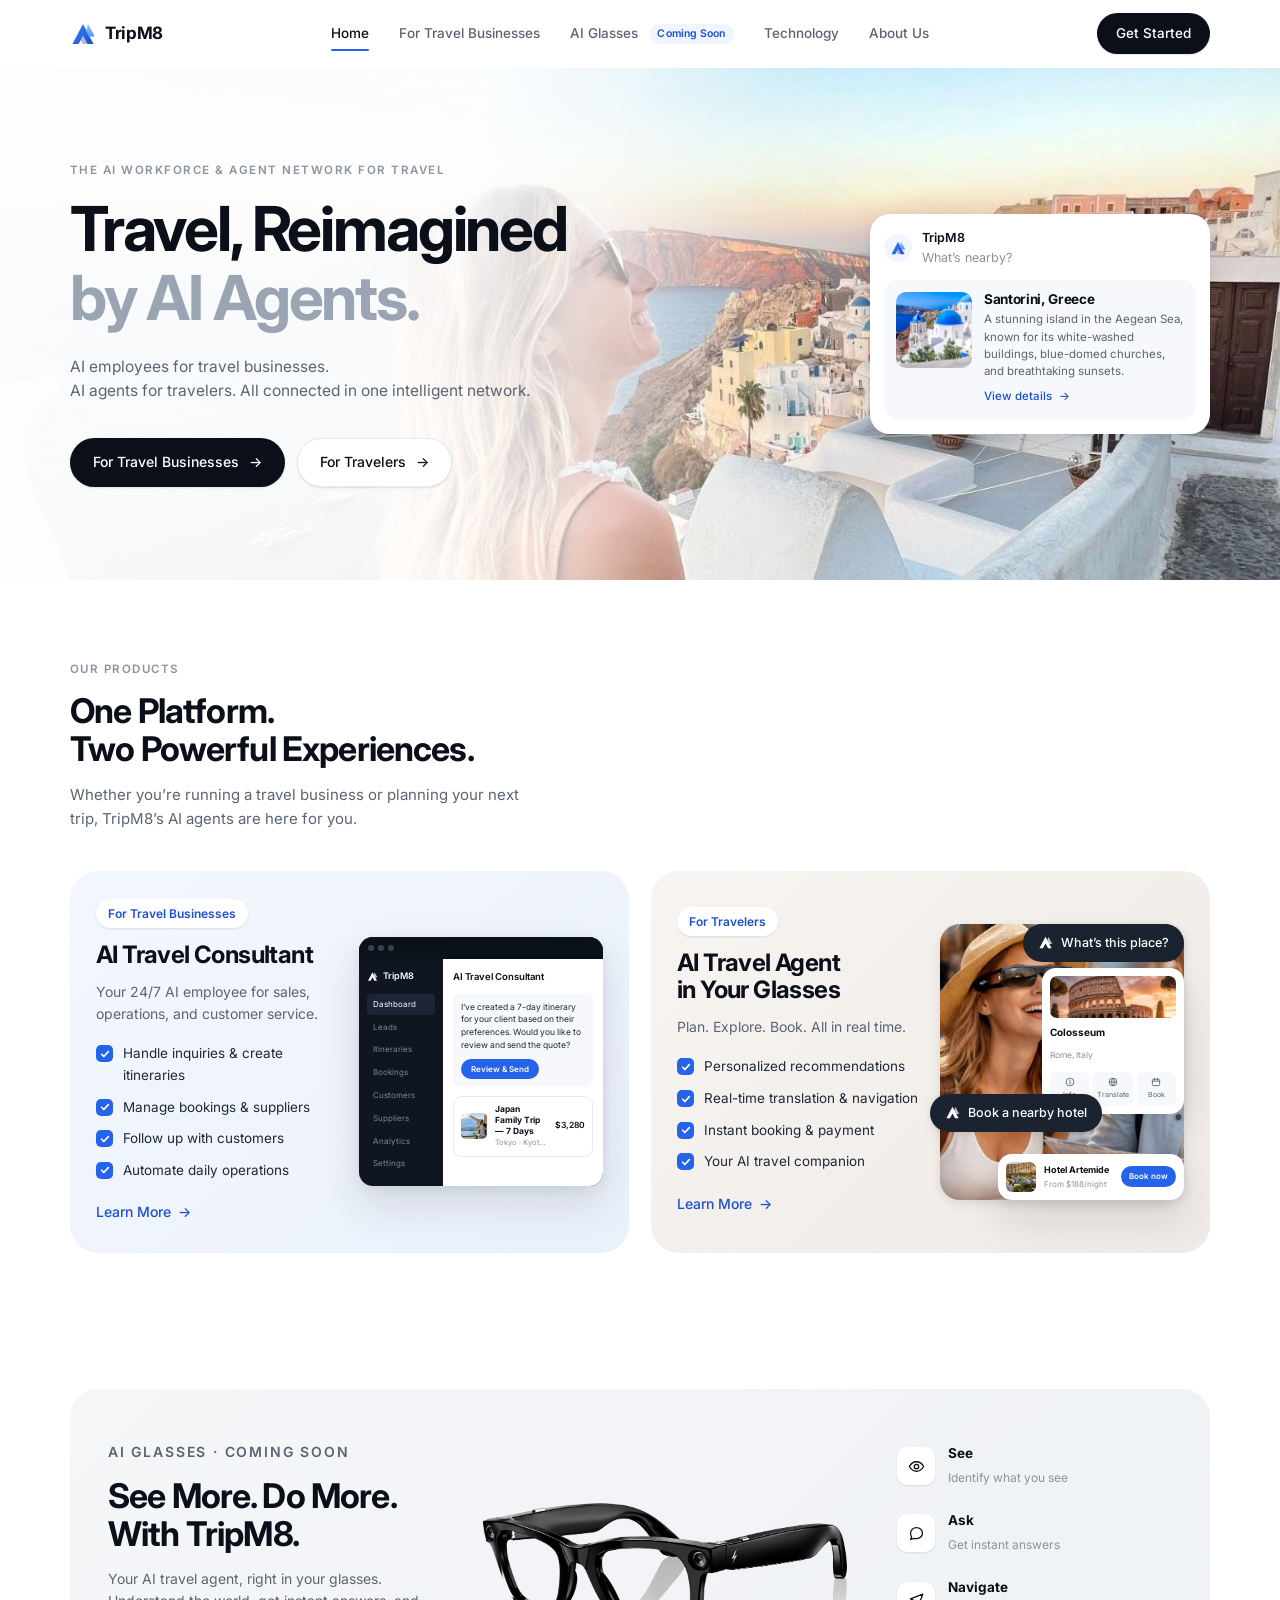
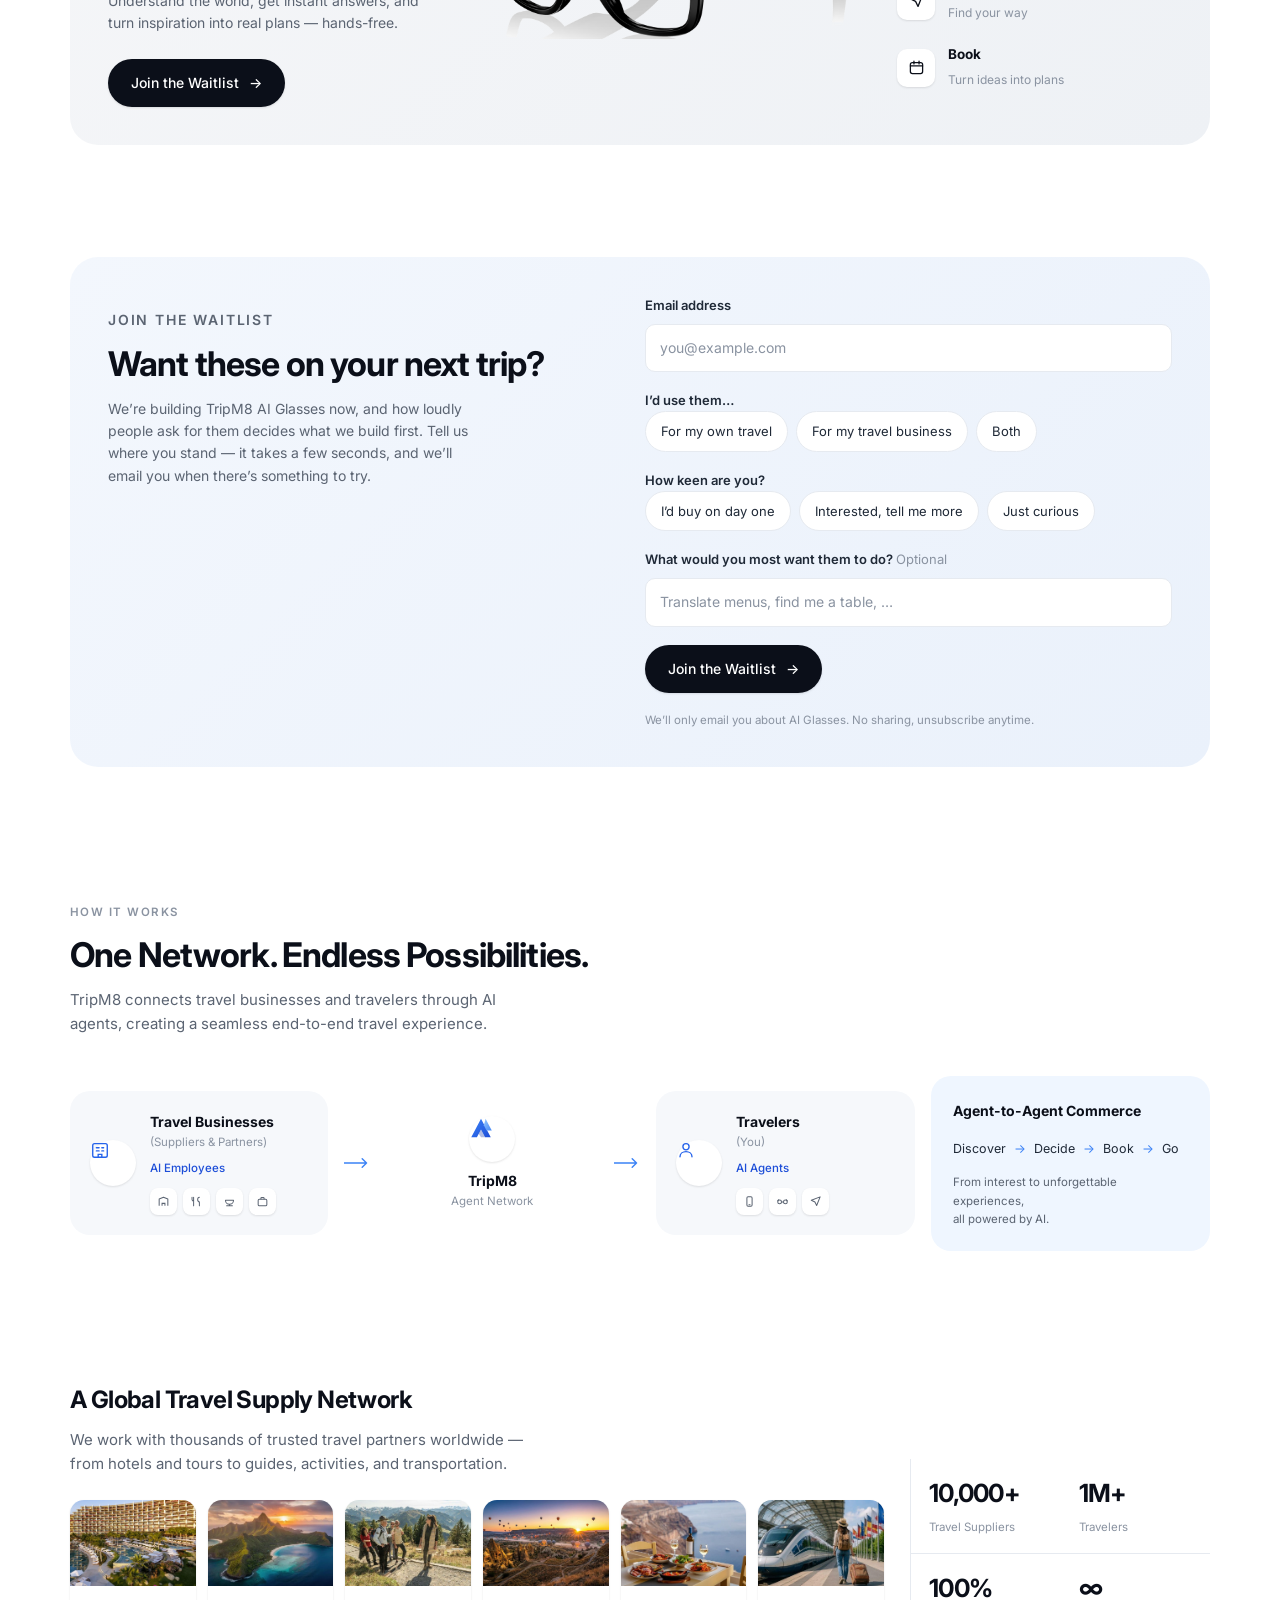
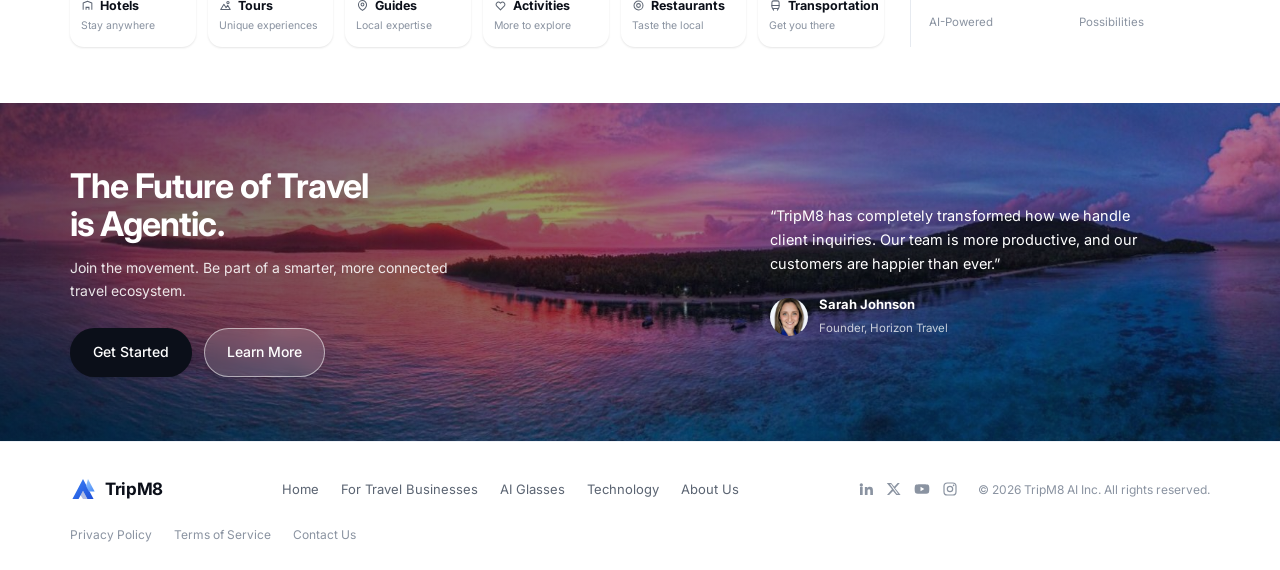
==== commit 9eeac8da: "Add an AI Glasses waitlist form to measure demand "Join the Waitlist" pointed at the generic contact" ====
--- a/index.html
+++ b/index.html
@@ -255,7 +255,7 @@
           Your AI travel agent, right in your glasses. Understand the world,
           get instant answers, and turn inspiration into real plans &mdash; hands-free.
         </p>
-        <a class="btn btn--dark" href="#contact">Join the Waitlist <span class="arw">&rarr;</span></a>
+        <a class="btn btn--dark" href="#waitlist">Join the Waitlist <span class="arw">&rarr;</span></a>
       </div>
 
       <div class="glasses__hero">
@@ -284,6 +284,64 @@
   </div>
 </section>
 
+<!-- ======================= Waitlist ======================= -->
+<section class="section section--tight" id="waitlist">
+  <div class="wrap">
+    <div class="wl reveal">
+      <div class="wl__intro">
+        <p class="eyebrow">Join the Waitlist</p>
+        <h2 class="h2">Want these on your next trip?</h2>
+        <p>
+          We&rsquo;re building TripM8 AI Glasses now, and how loudly people ask for them
+          decides what we build first. Tell us where you stand &mdash; it takes a few seconds,
+          and we&rsquo;ll email you when there&rsquo;s something to try.
+        </p>
+      </div>
+
+      <form class="wl__form" id="waitlistForm" method="post" action="/api/waitlist" novalidate>
+        <div class="field">
+          <label for="wl-email">Email address</label>
+          <input type="email" id="wl-email" name="email" required autocomplete="email"
+                 inputmode="email" maxlength="254" placeholder="you@example.com">
+        </div>
+
+        <fieldset class="field">
+          <legend>I&rsquo;d use them&hellip;</legend>
+          <div class="chips">
+            <label class="chip"><input type="radio" name="role" value="traveler"><span>For my own travel</span></label>
+            <label class="chip"><input type="radio" name="role" value="business"><span>For my travel business</span></label>
+            <label class="chip"><input type="radio" name="role" value="both"><span>Both</span></label>
+          </div>
+        </fieldset>
+
+        <fieldset class="field">
+          <legend>How keen are you?</legend>
+          <div class="chips">
+            <label class="chip"><input type="radio" name="keenness" value="day-one"><span>I&rsquo;d buy on day one</span></label>
+            <label class="chip"><input type="radio" name="keenness" value="interested"><span>Interested, tell me more</span></label>
+            <label class="chip"><input type="radio" name="keenness" value="curious"><span>Just curious</span></label>
+          </div>
+        </fieldset>
+
+        <div class="field">
+          <label for="wl-note">What would you most want them to do? <span class="opt">Optional</span></label>
+          <input type="text" id="wl-note" name="note" maxlength="280"
+                 placeholder="Translate menus, find me a table, …">
+        </div>
+
+        <p class="hp" aria-hidden="true">
+          <label for="wl-company">Company</label>
+          <input type="text" id="wl-company" name="company" tabindex="-1" autocomplete="off">
+        </p>
+
+        <button class="btn btn--dark" type="submit">Join the Waitlist <span class="arw">&rarr;</span></button>
+        <p class="wl__note">We&rsquo;ll only email you about AI Glasses. No sharing, unsubscribe anytime.</p>
+        <p class="wl__msg" id="waitlistMsg" role="status" aria-live="polite" hidden></p>
+      </form>
+    </div>
+  </div>
+</section>
+
 <!-- ======================= How it works ======================= -->
 <section class="section" id="technology">
   <div class="wrap">
--- a/assets/css/styles.css
+++ b/assets/css/styles.css
@@ -711,6 +711,115 @@
 .feat span { font-size: 12px; color: var(--muted-2); }
 
 /* --------------------------------------------------------------------------
+   Waitlist
+   -------------------------------------------------------------------------- */
+
+.wl {
+  border-radius: var(--r-xl);
+  background: linear-gradient(135deg, #F3F7FD 0%, #EAF1FB 100%);
+  padding: 38px;
+  display: grid;
+  grid-template-columns: minmax(0, 1fr) minmax(0, 1.05fr);
+  gap: 36px;
+  align-items: start;
+}
+
+.wl__intro h2 { margin-top: 12px; }
+.wl__intro p { margin-top: 14px; font-size: 14px; color: var(--muted); max-width: 42ch; }
+
+.wl__form { display: grid; gap: 18px; }
+
+.field { display: grid; gap: 8px; border: 0; padding: 0; margin: 0; min-width: 0; }
+
+.field > label,
+.field > legend {
+  font-size: 13px;
+  font-weight: 600;
+  color: var(--ink-2);
+  padding: 0;
+}
+.field .opt { font-weight: 400; color: var(--muted-2); }
+
+.field input[type="email"],
+.field input[type="text"] {
+  width: 100%;
+  padding: 12px 14px;
+  font: inherit;
+  font-size: 14px;
+  color: var(--ink);
+  background: #fff;
+  border: 1px solid var(--line);
+  border-radius: var(--r-sm);
+  transition: border-color .16s ease, box-shadow .16s ease;
+}
+.field input::placeholder { color: var(--muted-2); }
+.field input:focus {
+  outline: none;
+  border-color: var(--brand-400);
+  box-shadow: 0 0 0 3px rgba(59, 130, 246, .16);
+}
+.field input[aria-invalid="true"] { border-color: #DC2626; }
+
+.chips { display: flex; flex-wrap: wrap; gap: 8px; }
+
+.chip { position: relative; }
+.chip input {
+  position: absolute;
+  inset: 0;
+  opacity: 0;
+  cursor: pointer;
+}
+.chip span {
+  display: block;
+  padding: 9px 15px;
+  border-radius: var(--r-pill);
+  background: #fff;
+  border: 1px solid var(--line);
+  font-size: 13px;
+  color: var(--ink-2);
+  cursor: pointer;
+  transition: border-color .16s ease, background-color .16s ease, color .16s ease;
+}
+.chip input:hover + span { border-color: #CFD7E2; }
+.chip input:focus-visible + span {
+  outline: 2px solid var(--brand-500);
+  outline-offset: 2px;
+}
+.chip input:checked + span {
+  background: var(--ink);
+  border-color: var(--ink);
+  color: #fff;
+}
+
+/* Honeypot: present for bots, never shown or announced to people. */
+.hp {
+  position: absolute;
+  width: 1px;
+  height: 1px;
+  overflow: hidden;
+  clip-path: inset(50%);
+  white-space: nowrap;
+}
+
+.wl__form .btn { justify-self: start; }
+.wl__form .btn[disabled] { opacity: .6; cursor: progress; }
+
+.wl__note { font-size: 11.5px; color: var(--muted-2); }
+
+.wl__msg {
+  margin: 0;
+  padding: 11px 14px;
+  border-radius: var(--r-sm);
+  font-size: 13.5px;
+}
+.wl__msg.is-ok { background: #ECFDF5; color: #065F46; }
+.wl__msg.is-err { background: #FEF2F2; color: #991B1B; }
+
+.wl__form.is-done .field,
+.wl__form.is-done .btn,
+.wl__form.is-done .wl__note { display: none; }
+
+/* --------------------------------------------------------------------------
    How it works
    -------------------------------------------------------------------------- */
 
@@ -960,6 +1069,7 @@
   .hero__panel { justify-self: start; }
 
   .products__grid { grid-template-columns: minmax(0, 1fr); }
+  .wl { grid-template-columns: minmax(0, 1fr); gap: 26px; }
   .supply__grid { grid-template-columns: repeat(3, minmax(0, 1fr)); }
   .cta__inner { grid-template-columns: minmax(0, 1fr); }
   .quote { justify-self: start; }
@@ -970,6 +1080,7 @@
   .section { padding-block: 56px; }
   .pcard { grid-template-columns: minmax(0, 1fr); padding: 24px; }
   .glasses { grid-template-columns: minmax(0, 1fr); padding: 26px; }
+  .wl { padding: 26px; }
   .flow { grid-template-columns: minmax(0, 1fr); }
   .supply__grid { grid-template-columns: repeat(2, minmax(0, 1fr)); }
   .stats { grid-template-columns: repeat(2, minmax(0, 1fr)); }
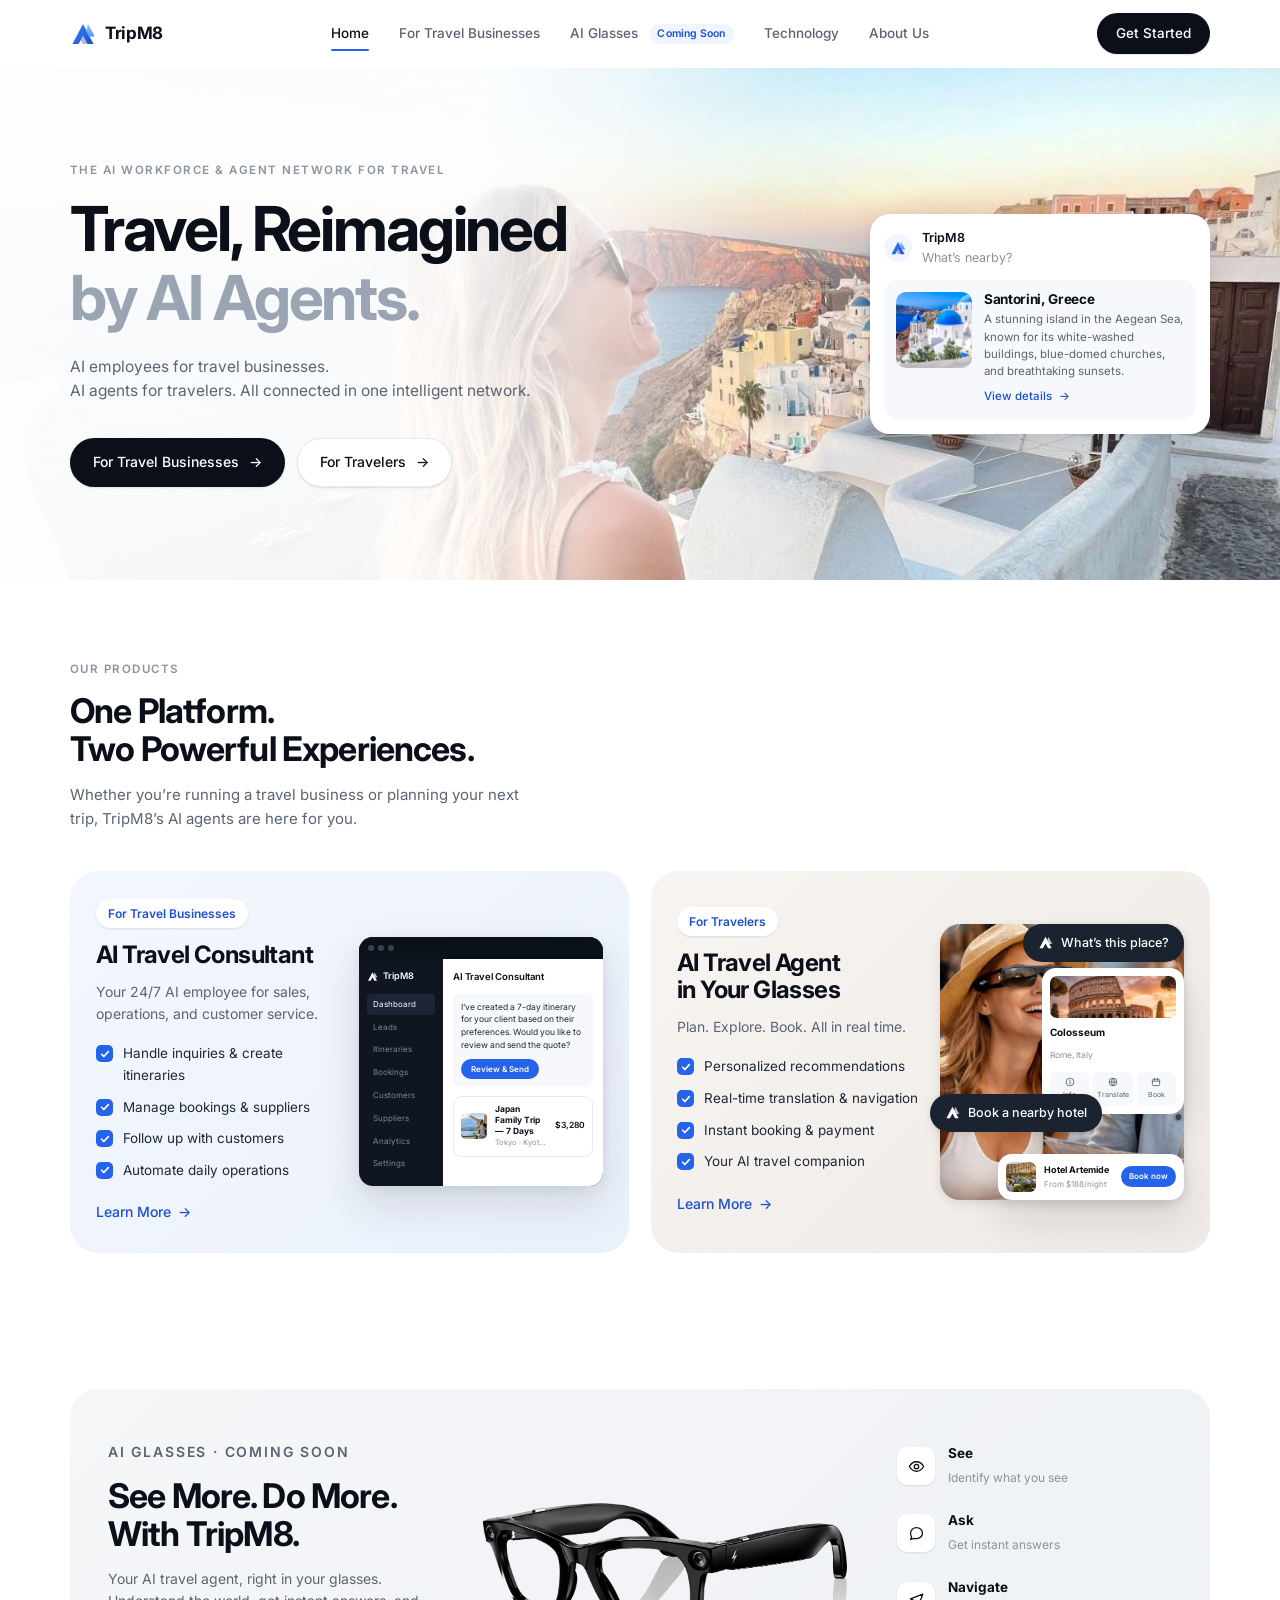
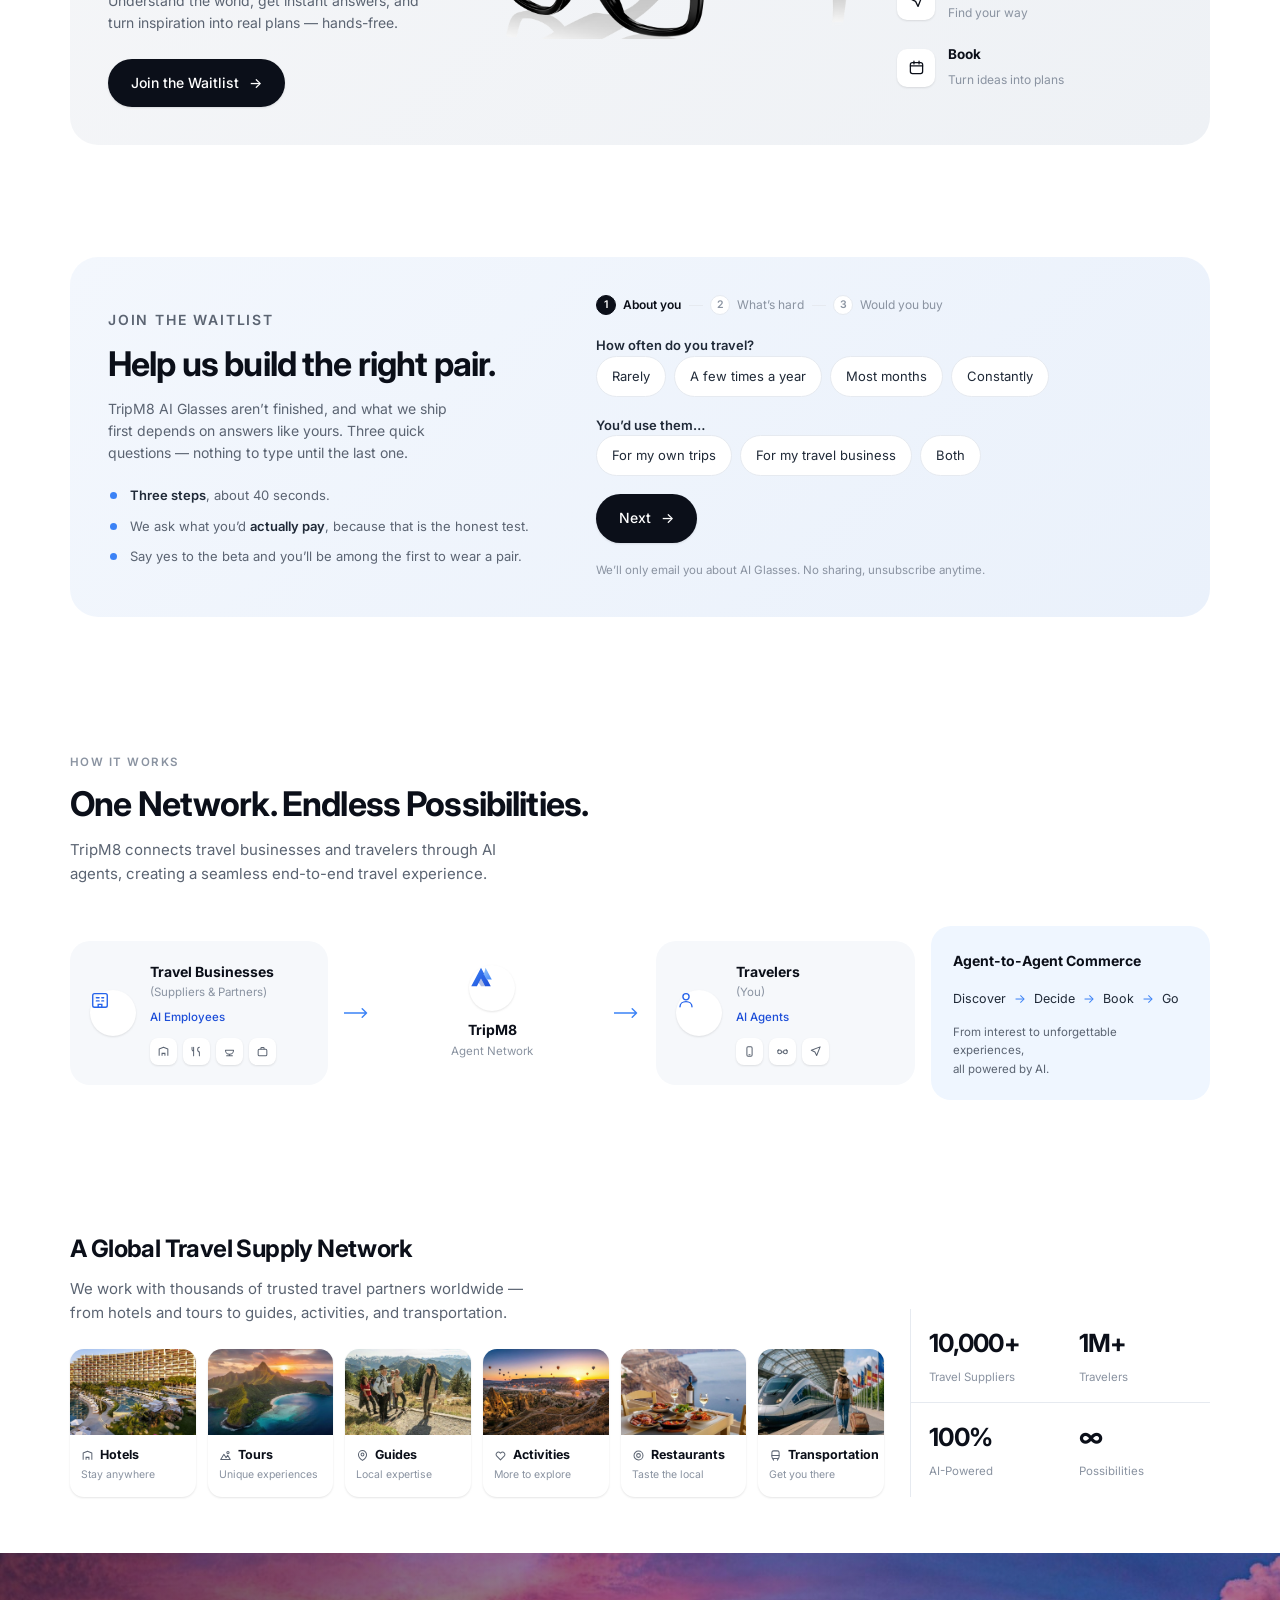
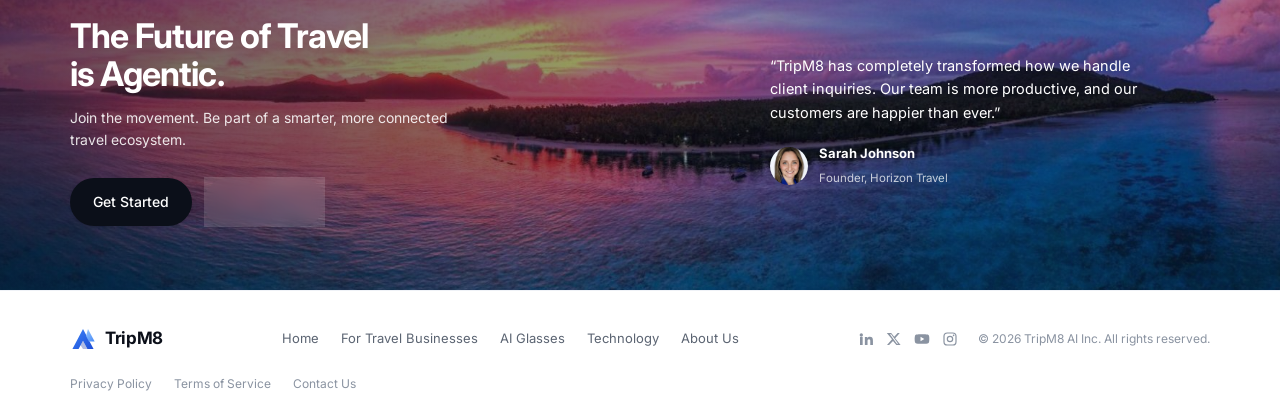
==== commit 418abf2e: "Rebuild the waitlist as an MVP validation survey The previous form measured enthusiasm, which cannot" ====
--- a/index.html
+++ b/index.html
@@ -290,43 +290,104 @@
     <div class="wl reveal">
       <div class="wl__intro">
         <p class="eyebrow">Join the Waitlist</p>
-        <h2 class="h2">Want these on your next trip?</h2>
+        <h2 class="h2">Help us build the right pair.</h2>
         <p>
-          We&rsquo;re building TripM8 AI Glasses now, and how loudly people ask for them
-          decides what we build first. Tell us where you stand &mdash; it takes a few seconds,
-          and we&rsquo;ll email you when there&rsquo;s something to try.
+          TripM8 AI Glasses aren&rsquo;t finished, and what we ship first depends on answers
+          like yours. Three quick questions &mdash; nothing to type until the last one.
         </p>
+        <ul class="wl__why">
+          <li><b>Three steps</b>, about 40 seconds.</li>
+          <li>We ask what you&rsquo;d <b>actually pay</b>, because that is the honest test.</li>
+          <li>Say yes to the beta and you&rsquo;ll be among the first to wear a pair.</li>
+        </ul>
       </div>
 
       <form class="wl__form" id="waitlistForm" method="post" action="/api/waitlist" novalidate>
-        <div class="field">
-          <label for="wl-email">Email address</label>
-          <input type="email" id="wl-email" name="email" required autocomplete="email"
-                 inputmode="email" maxlength="254" placeholder="you@example.com">
-        </div>
-
-        <fieldset class="field">
-          <legend>I&rsquo;d use them&hellip;</legend>
-          <div class="chips">
-            <label class="chip"><input type="radio" name="role" value="traveler"><span>For my own travel</span></label>
-            <label class="chip"><input type="radio" name="role" value="business"><span>For my travel business</span></label>
-            <label class="chip"><input type="radio" name="role" value="both"><span>Both</span></label>
-          </div>
-        </fieldset>
-
-        <fieldset class="field">
-          <legend>How keen are you?</legend>
-          <div class="chips">
-            <label class="chip"><input type="radio" name="keenness" value="day-one"><span>I&rsquo;d buy on day one</span></label>
-            <label class="chip"><input type="radio" name="keenness" value="interested"><span>Interested, tell me more</span></label>
-            <label class="chip"><input type="radio" name="keenness" value="curious"><span>Just curious</span></label>
-          </div>
-        </fieldset>
-
-        <div class="field">
-          <label for="wl-note">What would you most want them to do? <span class="opt">Optional</span></label>
-          <input type="text" id="wl-note" name="note" maxlength="280"
-                 placeholder="Translate menus, find me a table, …">
+        <input type="hidden" name="response_id" id="wl-rid" value="">
+        <input type="hidden" name="step" id="wl-step" value="3">
+
+        <ol class="wl__steps" id="waitlistSteps" hidden>
+          <li aria-current="step">About you</li>
+          <li>What&rsquo;s hard</li>
+          <li>Would you buy</li>
+        </ol>
+
+        <!-- Step 1 — who is answering -->
+        <div class="wl__step" data-step="1">
+          <fieldset class="field">
+            <legend>How often do you travel?</legend>
+            <div class="chips">
+              <label class="chip"><input type="radio" name="trips" value="rarely"><span>Rarely</span></label>
+              <label class="chip"><input type="radio" name="trips" value="few"><span>A few times a year</span></label>
+              <label class="chip"><input type="radio" name="trips" value="monthly"><span>Most months</span></label>
+              <label class="chip"><input type="radio" name="trips" value="constantly"><span>Constantly</span></label>
+            </div>
+          </fieldset>
+
+          <fieldset class="field">
+            <legend>You&rsquo;d use them&hellip;</legend>
+            <div class="chips">
+              <label class="chip"><input type="radio" name="role" value="traveler"><span>For my own trips</span></label>
+              <label class="chip"><input type="radio" name="role" value="business"><span>For my travel business</span></label>
+              <label class="chip"><input type="radio" name="role" value="both"><span>Both</span></label>
+            </div>
+          </fieldset>
+        </div>
+
+        <!-- Step 2 — is the problem real, and what do we build first -->
+        <div class="wl__step" data-step="2">
+          <fieldset class="field">
+            <legend>What trips you up abroad? <span class="opt">Pick any</span></legend>
+            <div class="chips">
+              <label class="chip"><input type="checkbox" name="frictions" value="language"><span>Language barriers</span></label>
+              <label class="chip"><input type="checkbox" name="frictions" value="food"><span>Finding good places to eat</span></label>
+              <label class="chip"><input type="checkbox" name="frictions" value="getting-around"><span>Getting around</span></label>
+              <label class="chip"><input type="checkbox" name="frictions" value="booking"><span>Booking on the spot</span></label>
+              <label class="chip"><input type="checkbox" name="frictions" value="context"><span>Not knowing what I&rsquo;m looking at</span></label>
+              <label class="chip"><input type="checkbox" name="frictions" value="none"><span>Nothing much, honestly</span></label>
+            </div>
+          </fieldset>
+
+          <fieldset class="field">
+            <legend>Which would you reach for first?</legend>
+            <div class="chips">
+              <label class="chip"><input type="radio" name="first_use" value="see"><span>See &mdash; identify what I&rsquo;m looking at</span></label>
+              <label class="chip"><input type="radio" name="first_use" value="ask"><span>Ask &mdash; instant answers</span></label>
+              <label class="chip"><input type="radio" name="first_use" value="navigate"><span>Navigate &mdash; find my way</span></label>
+              <label class="chip"><input type="radio" name="first_use" value="book"><span>Book &mdash; turn ideas into plans</span></label>
+            </div>
+          </fieldset>
+        </div>
+
+        <!-- Step 3 — would they actually buy it -->
+        <div class="wl__step" data-step="3">
+          <fieldset class="field">
+            <legend>What would a pair be worth to you?</legend>
+            <div class="chips">
+              <label class="chip"><input type="radio" name="price" value="free-only"><span>Only if it&rsquo;s free</span></label>
+              <label class="chip"><input type="radio" name="price" value="under-199"><span>Under $199</span></label>
+              <label class="chip"><input type="radio" name="price" value="199-349"><span>$199&ndash;349</span></label>
+              <label class="chip"><input type="radio" name="price" value="350-599"><span>$350&ndash;599</span></label>
+              <label class="chip"><input type="radio" name="price" value="600-plus"><span>$600+</span></label>
+            </div>
+          </fieldset>
+
+          <label class="check">
+            <input type="checkbox" name="beta" value="1">
+            <span>I&rsquo;d test an early version and tell you what&rsquo;s wrong with it.</span>
+          </label>
+
+          <div class="field">
+            <label for="wl-email">Email address</label>
+            <input type="email" id="wl-email" name="email" required autocomplete="email"
+                   inputmode="email" maxlength="254" placeholder="you@example.com">
+          </div>
+
+          <div class="field">
+            <label for="wl-note">What would it have to do before you&rsquo;d buy? <span class="opt">Optional</span></label>
+            <input type="text" id="wl-note" name="note" maxlength="280"
+                   placeholder="Translate a menu without me touching anything&hellip;">
+          </div>
         </div>
 
         <p class="hp" aria-hidden="true">
@@ -334,7 +395,11 @@
           <input type="text" id="wl-company" name="company" tabindex="-1" autocomplete="off">
         </p>
 
-        <button class="btn btn--dark" type="submit">Join the Waitlist <span class="arw">&rarr;</span></button>
+        <div class="wl__actions">
+          <button class="btn btn--light" type="button" id="wlBack" hidden>&larr; Back</button>
+          <button class="btn btn--dark" type="submit" id="wlNext">Join the Waitlist <span class="arw">&rarr;</span></button>
+        </div>
+
         <p class="wl__note">We&rsquo;ll only email you about AI Glasses. No sharing, unsubscribe anytime.</p>
         <p class="wl__msg" id="waitlistMsg" role="status" aria-live="polite" hidden></p>
       </form>
--- a/assets/css/styles.css
+++ b/assets/css/styles.css
@@ -69,6 +69,10 @@
 }
 
 img, svg { max-width: 100%; display: block; }
+
+/* A `display` rule on an element beats the UA's [hidden] styling, so any
+   element toggled via the hidden attribute needs this to actually disappear. */
+[hidden] { display: none !important; }
 a { color: inherit; text-decoration: none; }
 button { font: inherit; }
 
@@ -719,15 +723,79 @@
   background: linear-gradient(135deg, #F3F7FD 0%, #EAF1FB 100%);
   padding: 38px;
   display: grid;
-  grid-template-columns: minmax(0, 1fr) minmax(0, 1.05fr);
+  grid-template-columns: minmax(0, .88fr) minmax(0, 1.12fr);
   gap: 36px;
   align-items: start;
 }
 
 .wl__intro h2 { margin-top: 12px; }
-.wl__intro p { margin-top: 14px; font-size: 14px; color: var(--muted); max-width: 42ch; }
+.wl__intro p { margin-top: 14px; font-size: 14px; color: var(--muted); max-width: 40ch; }
+
+.wl__why { margin-top: 20px; display: grid; gap: 10px; }
+.wl__why li {
+  position: relative;
+  padding-left: 22px;
+  font-size: 13px;
+  color: var(--muted);
+}
+.wl__why li::before {
+  content: "";
+  position: absolute;
+  left: 2px;
+  top: 7px;
+  width: 7px;
+  height: 7px;
+  border-radius: 50%;
+  background: var(--brand-400);
+}
+.wl__why b { color: var(--ink-2); font-weight: 600; }
 
 .wl__form { display: grid; gap: 18px; }
+
+/* Step indicator, revealed only when the wizard is running */
+.wl__steps {
+  list-style: none;
+  display: flex;
+  flex-wrap: wrap;
+  gap: 8px;
+  margin: 0 0 2px;
+  padding: 0;
+  counter-reset: wlstep;
+}
+.wl__steps li {
+  display: flex;
+  align-items: center;
+  gap: 7px;
+  font-size: 12px;
+  color: var(--muted-2);
+}
+.wl__steps li::before {
+  counter-increment: wlstep;
+  content: counter(wlstep);
+  width: 20px;
+  height: 20px;
+  border-radius: 50%;
+  display: grid;
+  place-items: center;
+  background: #fff;
+  border: 1px solid var(--line);
+  font-size: 10.5px;
+  font-weight: 600;
+}
+.wl__steps li + li::after { order: -1; content: ""; width: 14px; height: 1px; background: var(--line); }
+.wl__steps li[aria-current="step"] { color: var(--ink); font-weight: 600; }
+.wl__steps li[aria-current="step"]::before {
+  background: var(--ink);
+  border-color: var(--ink);
+  color: #fff;
+}
+.wl__steps li.is-done::before {
+  background: var(--brand-500);
+  border-color: var(--brand-500);
+  color: #fff;
+}
+
+.wl__step { display: grid; gap: 18px; }
 
 .field { display: grid; gap: 8px; border: 0; padding: 0; margin: 0; min-width: 0; }
 
@@ -781,15 +849,29 @@
   transition: border-color .16s ease, background-color .16s ease, color .16s ease;
 }
 .chip input:hover + span { border-color: #CFD7E2; }
-.chip input:focus-visible + span {
-  outline: 2px solid var(--brand-500);
-  outline-offset: 2px;
-}
+.chip input:focus-visible + span { outline: 2px solid var(--brand-500); outline-offset: 2px; }
 .chip input:checked + span {
   background: var(--ink);
   border-color: var(--ink);
   color: #fff;
 }
+
+.check {
+  display: flex;
+  align-items: flex-start;
+  gap: 10px;
+  padding: 13px 15px;
+  border-radius: var(--r-md);
+  background: #fff;
+  border: 1px solid var(--line);
+  font-size: 13.5px;
+  color: var(--ink-2);
+  cursor: pointer;
+  transition: border-color .16s ease;
+}
+.check:hover { border-color: #CFD7E2; }
+.check input { flex: none; margin-top: 2px; width: 16px; height: 16px; accent-color: var(--brand-500); }
+.check:has(input:checked) { border-color: var(--brand-400); background: var(--brand-50); }
 
 /* Honeypot: present for bots, never shown or announced to people. */
 .hp {
@@ -801,8 +883,8 @@
   white-space: nowrap;
 }
 
-.wl__form .btn { justify-self: start; }
-.wl__form .btn[disabled] { opacity: .6; cursor: progress; }
+.wl__actions { display: flex; flex-wrap: wrap; gap: 10px; align-items: center; }
+.wl__actions .btn[disabled] { opacity: .6; cursor: progress; }
 
 .wl__note { font-size: 11.5px; color: var(--muted-2); }
 
@@ -815,8 +897,9 @@
 .wl__msg.is-ok { background: #ECFDF5; color: #065F46; }
 .wl__msg.is-err { background: #FEF2F2; color: #991B1B; }
 
-.wl__form.is-done .field,
-.wl__form.is-done .btn,
+.wl__form.is-done .wl__step,
+.wl__form.is-done .wl__steps,
+.wl__form.is-done .wl__actions,
 .wl__form.is-done .wl__note { display: none; }
 
 /* --------------------------------------------------------------------------
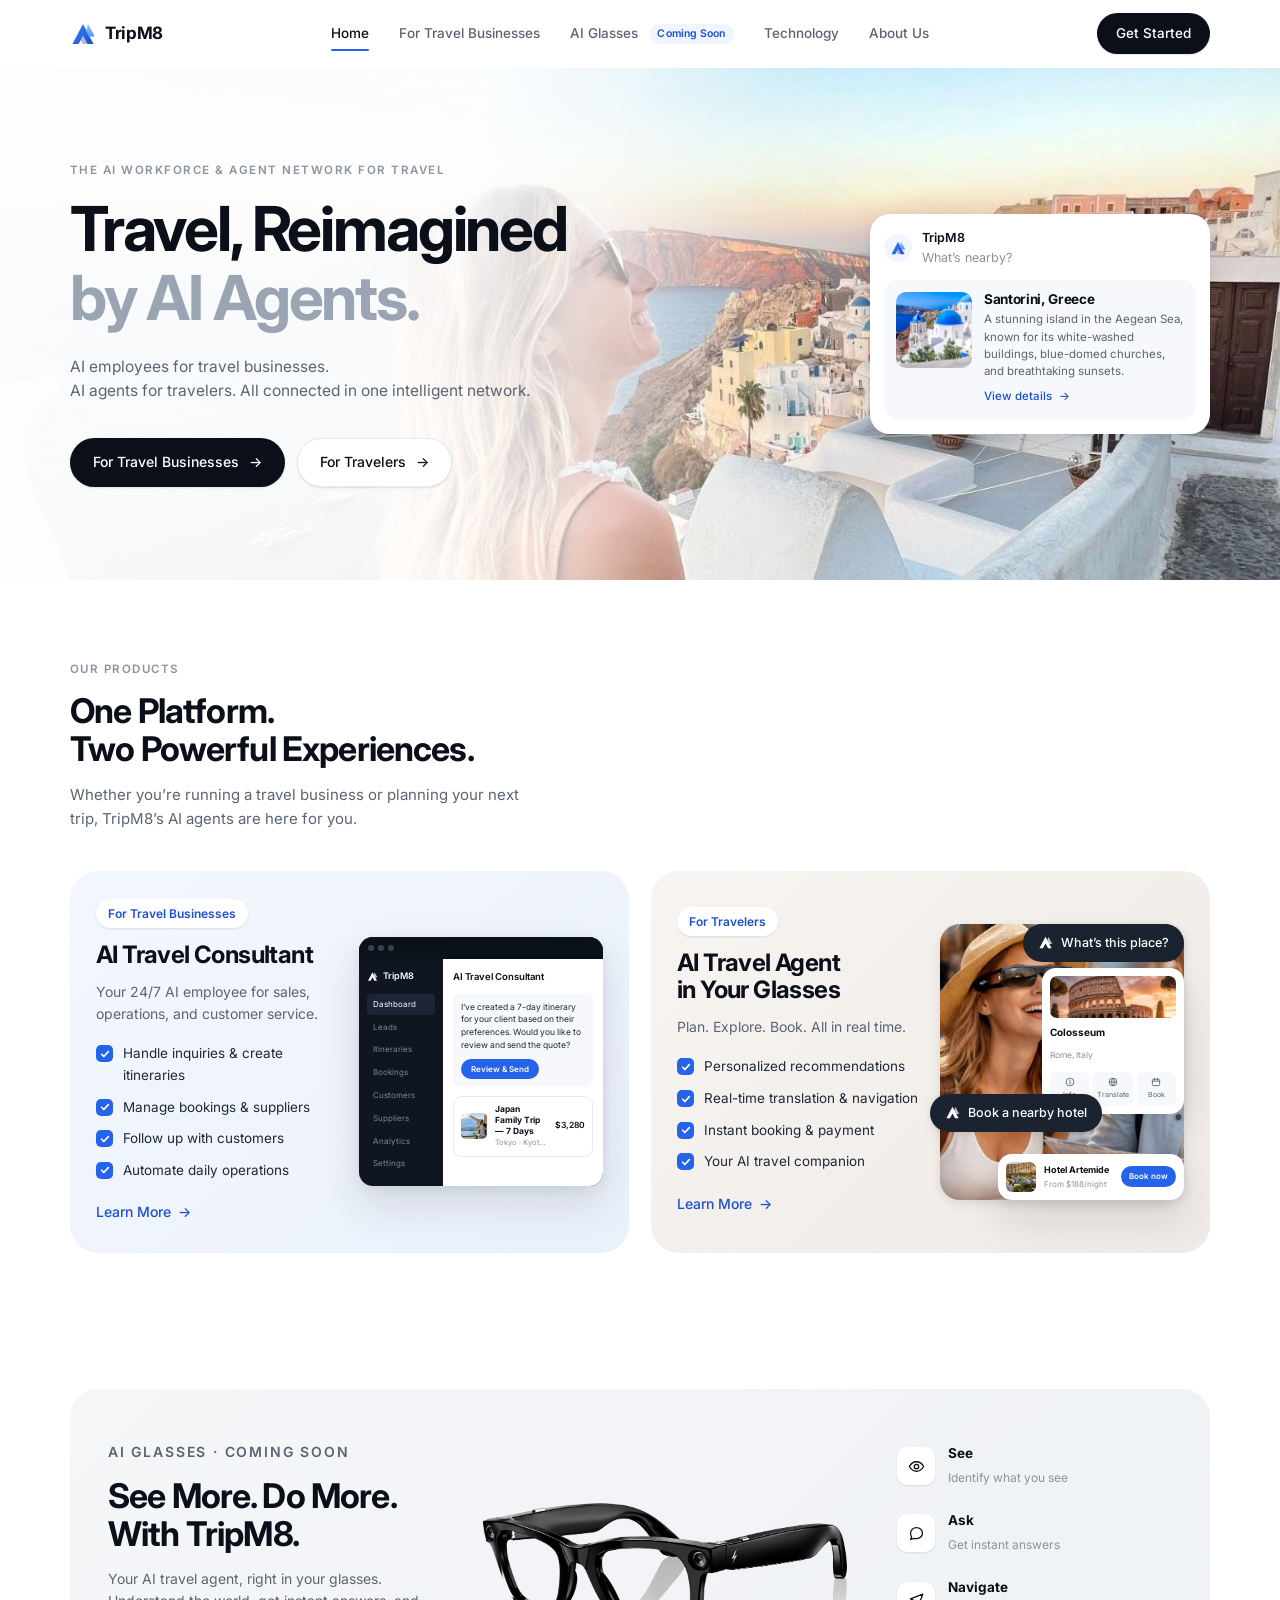
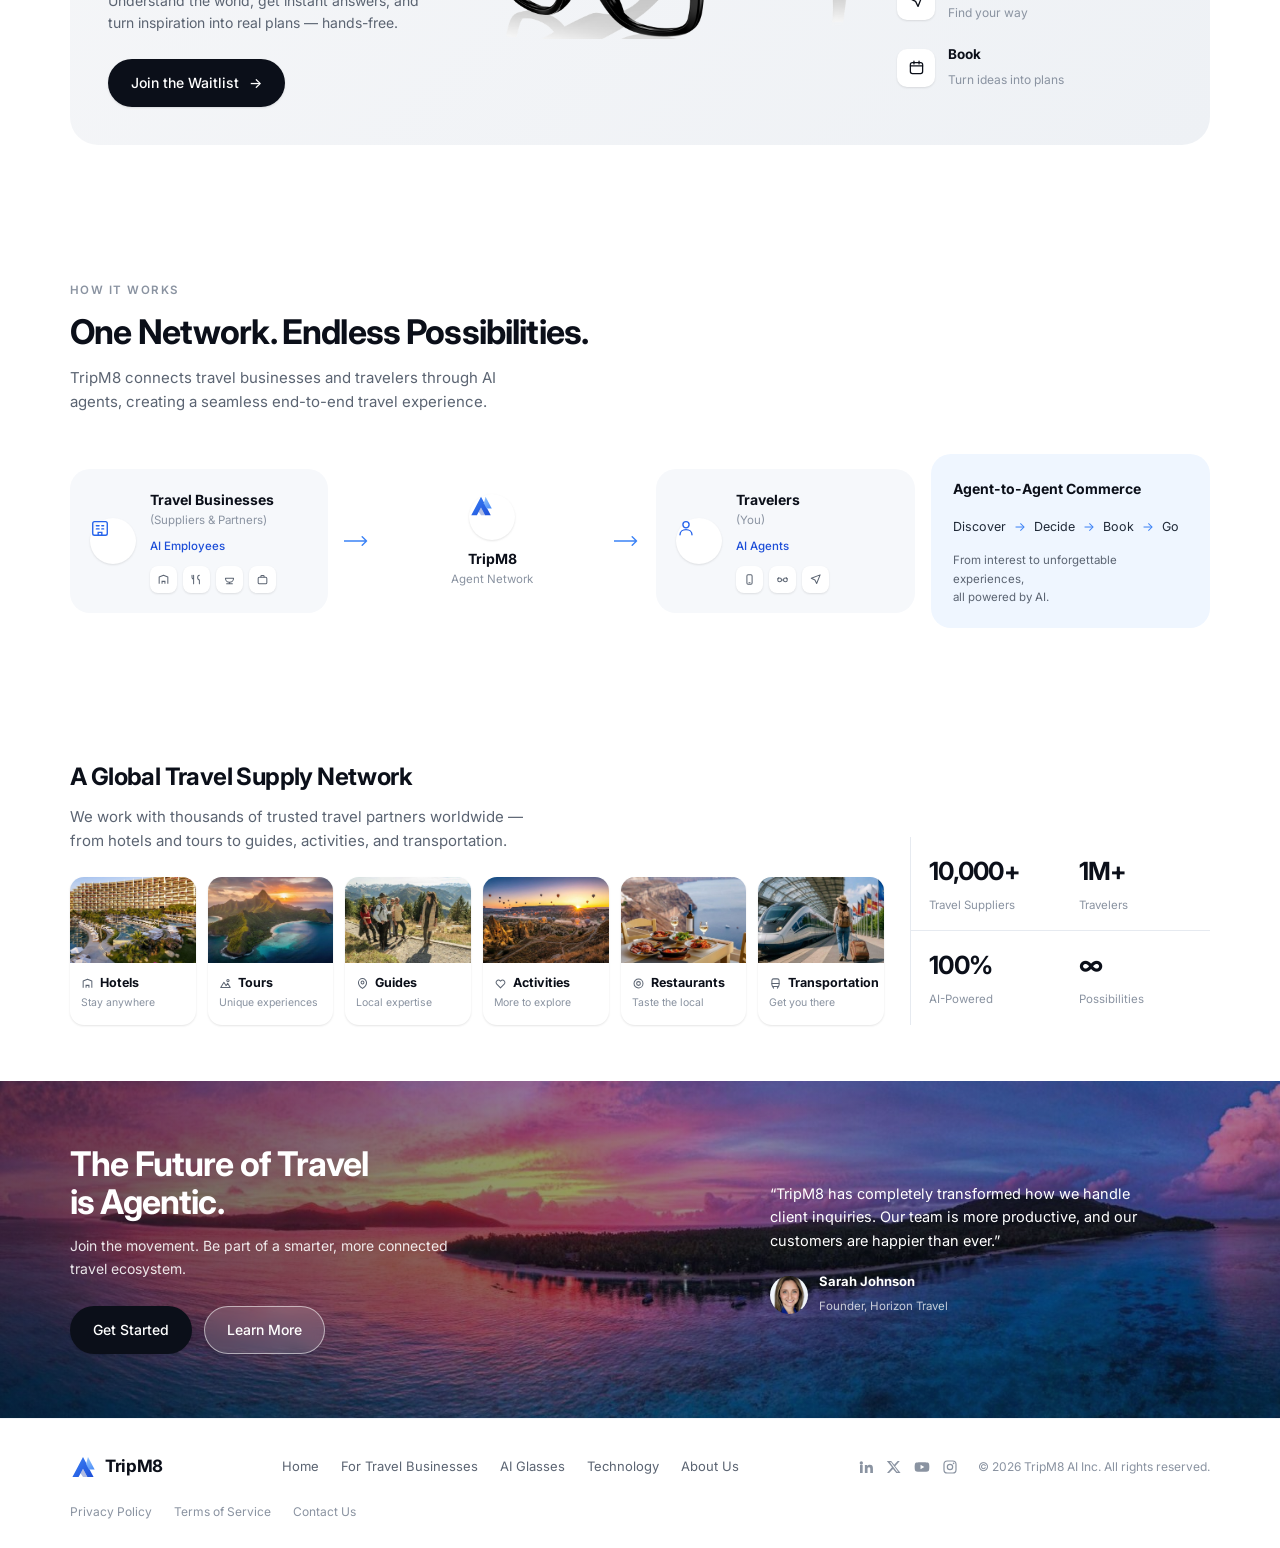
==== commit c4d666fb: "Revert "Claude/tripm8 cloudflare pages t4u10y"" ====
--- a/index.html
+++ b/index.html
@@ -255,7 +255,7 @@
           Your AI travel agent, right in your glasses. Understand the world,
           get instant answers, and turn inspiration into real plans &mdash; hands-free.
         </p>
-        <a class="btn btn--dark" href="#waitlist">Join the Waitlist <span class="arw">&rarr;</span></a>
+        <a class="btn btn--dark" href="#contact">Join the Waitlist <span class="arw">&rarr;</span></a>
       </div>
 
       <div class="glasses__hero">
@@ -284,129 +284,6 @@
   </div>
 </section>
 
-<!-- ======================= Waitlist ======================= -->
-<section class="section section--tight" id="waitlist">
-  <div class="wrap">
-    <div class="wl reveal">
-      <div class="wl__intro">
-        <p class="eyebrow">Join the Waitlist</p>
-        <h2 class="h2">Help us build the right pair.</h2>
-        <p>
-          TripM8 AI Glasses aren&rsquo;t finished, and what we ship first depends on answers
-          like yours. Three quick questions &mdash; nothing to type until the last one.
-        </p>
-        <ul class="wl__why">
-          <li><b>Three steps</b>, about 40 seconds.</li>
-          <li>We ask what you&rsquo;d <b>actually pay</b>, because that is the honest test.</li>
-          <li>Say yes to the beta and you&rsquo;ll be among the first to wear a pair.</li>
-        </ul>
-      </div>
-
-      <form class="wl__form" id="waitlistForm" method="post" action="/api/waitlist" novalidate>
-        <input type="hidden" name="response_id" id="wl-rid" value="">
-        <input type="hidden" name="step" id="wl-step" value="3">
-
-        <ol class="wl__steps" id="waitlistSteps" hidden>
-          <li aria-current="step">About you</li>
-          <li>What&rsquo;s hard</li>
-          <li>Would you buy</li>
-        </ol>
-
-        <!-- Step 1 — who is answering -->
-        <div class="wl__step" data-step="1">
-          <fieldset class="field">
-            <legend>How often do you travel?</legend>
-            <div class="chips">
-              <label class="chip"><input type="radio" name="trips" value="rarely"><span>Rarely</span></label>
-              <label class="chip"><input type="radio" name="trips" value="few"><span>A few times a year</span></label>
-              <label class="chip"><input type="radio" name="trips" value="monthly"><span>Most months</span></label>
-              <label class="chip"><input type="radio" name="trips" value="constantly"><span>Constantly</span></label>
-            </div>
-          </fieldset>
-
-          <fieldset class="field">
-            <legend>You&rsquo;d use them&hellip;</legend>
-            <div class="chips">
-              <label class="chip"><input type="radio" name="role" value="traveler"><span>For my own trips</span></label>
-              <label class="chip"><input type="radio" name="role" value="business"><span>For my travel business</span></label>
-              <label class="chip"><input type="radio" name="role" value="both"><span>Both</span></label>
-            </div>
-          </fieldset>
-        </div>
-
-        <!-- Step 2 — is the problem real, and what do we build first -->
-        <div class="wl__step" data-step="2">
-          <fieldset class="field">
-            <legend>What trips you up abroad? <span class="opt">Pick any</span></legend>
-            <div class="chips">
-              <label class="chip"><input type="checkbox" name="frictions" value="language"><span>Language barriers</span></label>
-              <label class="chip"><input type="checkbox" name="frictions" value="food"><span>Finding good places to eat</span></label>
-              <label class="chip"><input type="checkbox" name="frictions" value="getting-around"><span>Getting around</span></label>
-              <label class="chip"><input type="checkbox" name="frictions" value="booking"><span>Booking on the spot</span></label>
-              <label class="chip"><input type="checkbox" name="frictions" value="context"><span>Not knowing what I&rsquo;m looking at</span></label>
-              <label class="chip"><input type="checkbox" name="frictions" value="none"><span>Nothing much, honestly</span></label>
-            </div>
-          </fieldset>
-
-          <fieldset class="field">
-            <legend>Which would you reach for first?</legend>
-            <div class="chips">
-              <label class="chip"><input type="radio" name="first_use" value="see"><span>See &mdash; identify what I&rsquo;m looking at</span></label>
-              <label class="chip"><input type="radio" name="first_use" value="ask"><span>Ask &mdash; instant answers</span></label>
-              <label class="chip"><input type="radio" name="first_use" value="navigate"><span>Navigate &mdash; find my way</span></label>
-              <label class="chip"><input type="radio" name="first_use" value="book"><span>Book &mdash; turn ideas into plans</span></label>
-            </div>
-          </fieldset>
-        </div>
-
-        <!-- Step 3 — would they actually buy it -->
-        <div class="wl__step" data-step="3">
-          <fieldset class="field">
-            <legend>What would a pair be worth to you?</legend>
-            <div class="chips">
-              <label class="chip"><input type="radio" name="price" value="free-only"><span>Only if it&rsquo;s free</span></label>
-              <label class="chip"><input type="radio" name="price" value="under-199"><span>Under $199</span></label>
-              <label class="chip"><input type="radio" name="price" value="199-349"><span>$199&ndash;349</span></label>
-              <label class="chip"><input type="radio" name="price" value="350-599"><span>$350&ndash;599</span></label>
-              <label class="chip"><input type="radio" name="price" value="600-plus"><span>$600+</span></label>
-            </div>
-          </fieldset>
-
-          <label class="check">
-            <input type="checkbox" name="beta" value="1">
-            <span>I&rsquo;d test an early version and tell you what&rsquo;s wrong with it.</span>
-          </label>
-
-          <div class="field">
-            <label for="wl-email">Email address</label>
-            <input type="email" id="wl-email" name="email" required autocomplete="email"
-                   inputmode="email" maxlength="254" placeholder="you@example.com">
-          </div>
-
-          <div class="field">
-            <label for="wl-note">What would it have to do before you&rsquo;d buy? <span class="opt">Optional</span></label>
-            <input type="text" id="wl-note" name="note" maxlength="280"
-                   placeholder="Translate a menu without me touching anything&hellip;">
-          </div>
-        </div>
-
-        <p class="hp" aria-hidden="true">
-          <label for="wl-company">Company</label>
-          <input type="text" id="wl-company" name="company" tabindex="-1" autocomplete="off">
-        </p>
-
-        <div class="wl__actions">
-          <button class="btn btn--light" type="button" id="wlBack" hidden>&larr; Back</button>
-          <button class="btn btn--dark" type="submit" id="wlNext">Join the Waitlist <span class="arw">&rarr;</span></button>
-        </div>
-
-        <p class="wl__note">We&rsquo;ll only email you about AI Glasses. No sharing, unsubscribe anytime.</p>
-        <p class="wl__msg" id="waitlistMsg" role="status" aria-live="polite" hidden></p>
-      </form>
-    </div>
-  </div>
-</section>
-
 <!-- ======================= How it works ======================= -->
 <section class="section" id="technology">
   <div class="wrap">
--- a/assets/css/styles.css
+++ b/assets/css/styles.css
@@ -69,10 +69,6 @@
 }
 
 img, svg { max-width: 100%; display: block; }
-
-/* A `display` rule on an element beats the UA's [hidden] styling, so any
-   element toggled via the hidden attribute needs this to actually disappear. */
-[hidden] { display: none !important; }
 a { color: inherit; text-decoration: none; }
 button { font: inherit; }
 
@@ -715,194 +711,6 @@
 .feat span { font-size: 12px; color: var(--muted-2); }
 
 /* --------------------------------------------------------------------------
-   Waitlist
-   -------------------------------------------------------------------------- */
-
-.wl {
-  border-radius: var(--r-xl);
-  background: linear-gradient(135deg, #F3F7FD 0%, #EAF1FB 100%);
-  padding: 38px;
-  display: grid;
-  grid-template-columns: minmax(0, .88fr) minmax(0, 1.12fr);
-  gap: 36px;
-  align-items: start;
-}
-
-.wl__intro h2 { margin-top: 12px; }
-.wl__intro p { margin-top: 14px; font-size: 14px; color: var(--muted); max-width: 40ch; }
-
-.wl__why { margin-top: 20px; display: grid; gap: 10px; }
-.wl__why li {
-  position: relative;
-  padding-left: 22px;
-  font-size: 13px;
-  color: var(--muted);
-}
-.wl__why li::before {
-  content: "";
-  position: absolute;
-  left: 2px;
-  top: 7px;
-  width: 7px;
-  height: 7px;
-  border-radius: 50%;
-  background: var(--brand-400);
-}
-.wl__why b { color: var(--ink-2); font-weight: 600; }
-
-.wl__form { display: grid; gap: 18px; }
-
-/* Step indicator, revealed only when the wizard is running */
-.wl__steps {
-  list-style: none;
-  display: flex;
-  flex-wrap: wrap;
-  gap: 8px;
-  margin: 0 0 2px;
-  padding: 0;
-  counter-reset: wlstep;
-}
-.wl__steps li {
-  display: flex;
-  align-items: center;
-  gap: 7px;
-  font-size: 12px;
-  color: var(--muted-2);
-}
-.wl__steps li::before {
-  counter-increment: wlstep;
-  content: counter(wlstep);
-  width: 20px;
-  height: 20px;
-  border-radius: 50%;
-  display: grid;
-  place-items: center;
-  background: #fff;
-  border: 1px solid var(--line);
-  font-size: 10.5px;
-  font-weight: 600;
-}
-.wl__steps li + li::after { order: -1; content: ""; width: 14px; height: 1px; background: var(--line); }
-.wl__steps li[aria-current="step"] { color: var(--ink); font-weight: 600; }
-.wl__steps li[aria-current="step"]::before {
-  background: var(--ink);
-  border-color: var(--ink);
-  color: #fff;
-}
-.wl__steps li.is-done::before {
-  background: var(--brand-500);
-  border-color: var(--brand-500);
-  color: #fff;
-}
-
-.wl__step { display: grid; gap: 18px; }
-
-.field { display: grid; gap: 8px; border: 0; padding: 0; margin: 0; min-width: 0; }
-
-.field > label,
-.field > legend {
-  font-size: 13px;
-  font-weight: 600;
-  color: var(--ink-2);
-  padding: 0;
-}
-.field .opt { font-weight: 400; color: var(--muted-2); }
-
-.field input[type="email"],
-.field input[type="text"] {
-  width: 100%;
-  padding: 12px 14px;
-  font: inherit;
-  font-size: 14px;
-  color: var(--ink);
-  background: #fff;
-  border: 1px solid var(--line);
-  border-radius: var(--r-sm);
-  transition: border-color .16s ease, box-shadow .16s ease;
-}
-.field input::placeholder { color: var(--muted-2); }
-.field input:focus {
-  outline: none;
-  border-color: var(--brand-400);
-  box-shadow: 0 0 0 3px rgba(59, 130, 246, .16);
-}
-.field input[aria-invalid="true"] { border-color: #DC2626; }
-
-.chips { display: flex; flex-wrap: wrap; gap: 8px; }
-
-.chip { position: relative; }
-.chip input {
-  position: absolute;
-  inset: 0;
-  opacity: 0;
-  cursor: pointer;
-}
-.chip span {
-  display: block;
-  padding: 9px 15px;
-  border-radius: var(--r-pill);
-  background: #fff;
-  border: 1px solid var(--line);
-  font-size: 13px;
-  color: var(--ink-2);
-  cursor: pointer;
-  transition: border-color .16s ease, background-color .16s ease, color .16s ease;
-}
-.chip input:hover + span { border-color: #CFD7E2; }
-.chip input:focus-visible + span { outline: 2px solid var(--brand-500); outline-offset: 2px; }
-.chip input:checked + span {
-  background: var(--ink);
-  border-color: var(--ink);
-  color: #fff;
-}
-
-.check {
-  display: flex;
-  align-items: flex-start;
-  gap: 10px;
-  padding: 13px 15px;
-  border-radius: var(--r-md);
-  background: #fff;
-  border: 1px solid var(--line);
-  font-size: 13.5px;
-  color: var(--ink-2);
-  cursor: pointer;
-  transition: border-color .16s ease;
-}
-.check:hover { border-color: #CFD7E2; }
-.check input { flex: none; margin-top: 2px; width: 16px; height: 16px; accent-color: var(--brand-500); }
-.check:has(input:checked) { border-color: var(--brand-400); background: var(--brand-50); }
-
-/* Honeypot: present for bots, never shown or announced to people. */
-.hp {
-  position: absolute;
-  width: 1px;
-  height: 1px;
-  overflow: hidden;
-  clip-path: inset(50%);
-  white-space: nowrap;
-}
-
-.wl__actions { display: flex; flex-wrap: wrap; gap: 10px; align-items: center; }
-.wl__actions .btn[disabled] { opacity: .6; cursor: progress; }
-
-.wl__note { font-size: 11.5px; color: var(--muted-2); }
-
-.wl__msg {
-  margin: 0;
-  padding: 11px 14px;
-  border-radius: var(--r-sm);
-  font-size: 13.5px;
-}
-.wl__msg.is-ok { background: #ECFDF5; color: #065F46; }
-.wl__msg.is-err { background: #FEF2F2; color: #991B1B; }
-
-.wl__form.is-done .wl__step,
-.wl__form.is-done .wl__steps,
-.wl__form.is-done .wl__actions,
-.wl__form.is-done .wl__note { display: none; }
-
-/* --------------------------------------------------------------------------
    How it works
    -------------------------------------------------------------------------- */
 
@@ -1152,7 +960,6 @@
   .hero__panel { justify-self: start; }
 
   .products__grid { grid-template-columns: minmax(0, 1fr); }
-  .wl { grid-template-columns: minmax(0, 1fr); gap: 26px; }
   .supply__grid { grid-template-columns: repeat(3, minmax(0, 1fr)); }
   .cta__inner { grid-template-columns: minmax(0, 1fr); }
   .quote { justify-self: start; }
@@ -1163,7 +970,6 @@
   .section { padding-block: 56px; }
   .pcard { grid-template-columns: minmax(0, 1fr); padding: 24px; }
   .glasses { grid-template-columns: minmax(0, 1fr); padding: 26px; }
-  .wl { padding: 26px; }
   .flow { grid-template-columns: minmax(0, 1fr); }
   .supply__grid { grid-template-columns: repeat(2, minmax(0, 1fr)); }
   .stats { grid-template-columns: repeat(2, minmax(0, 1fr)); }
